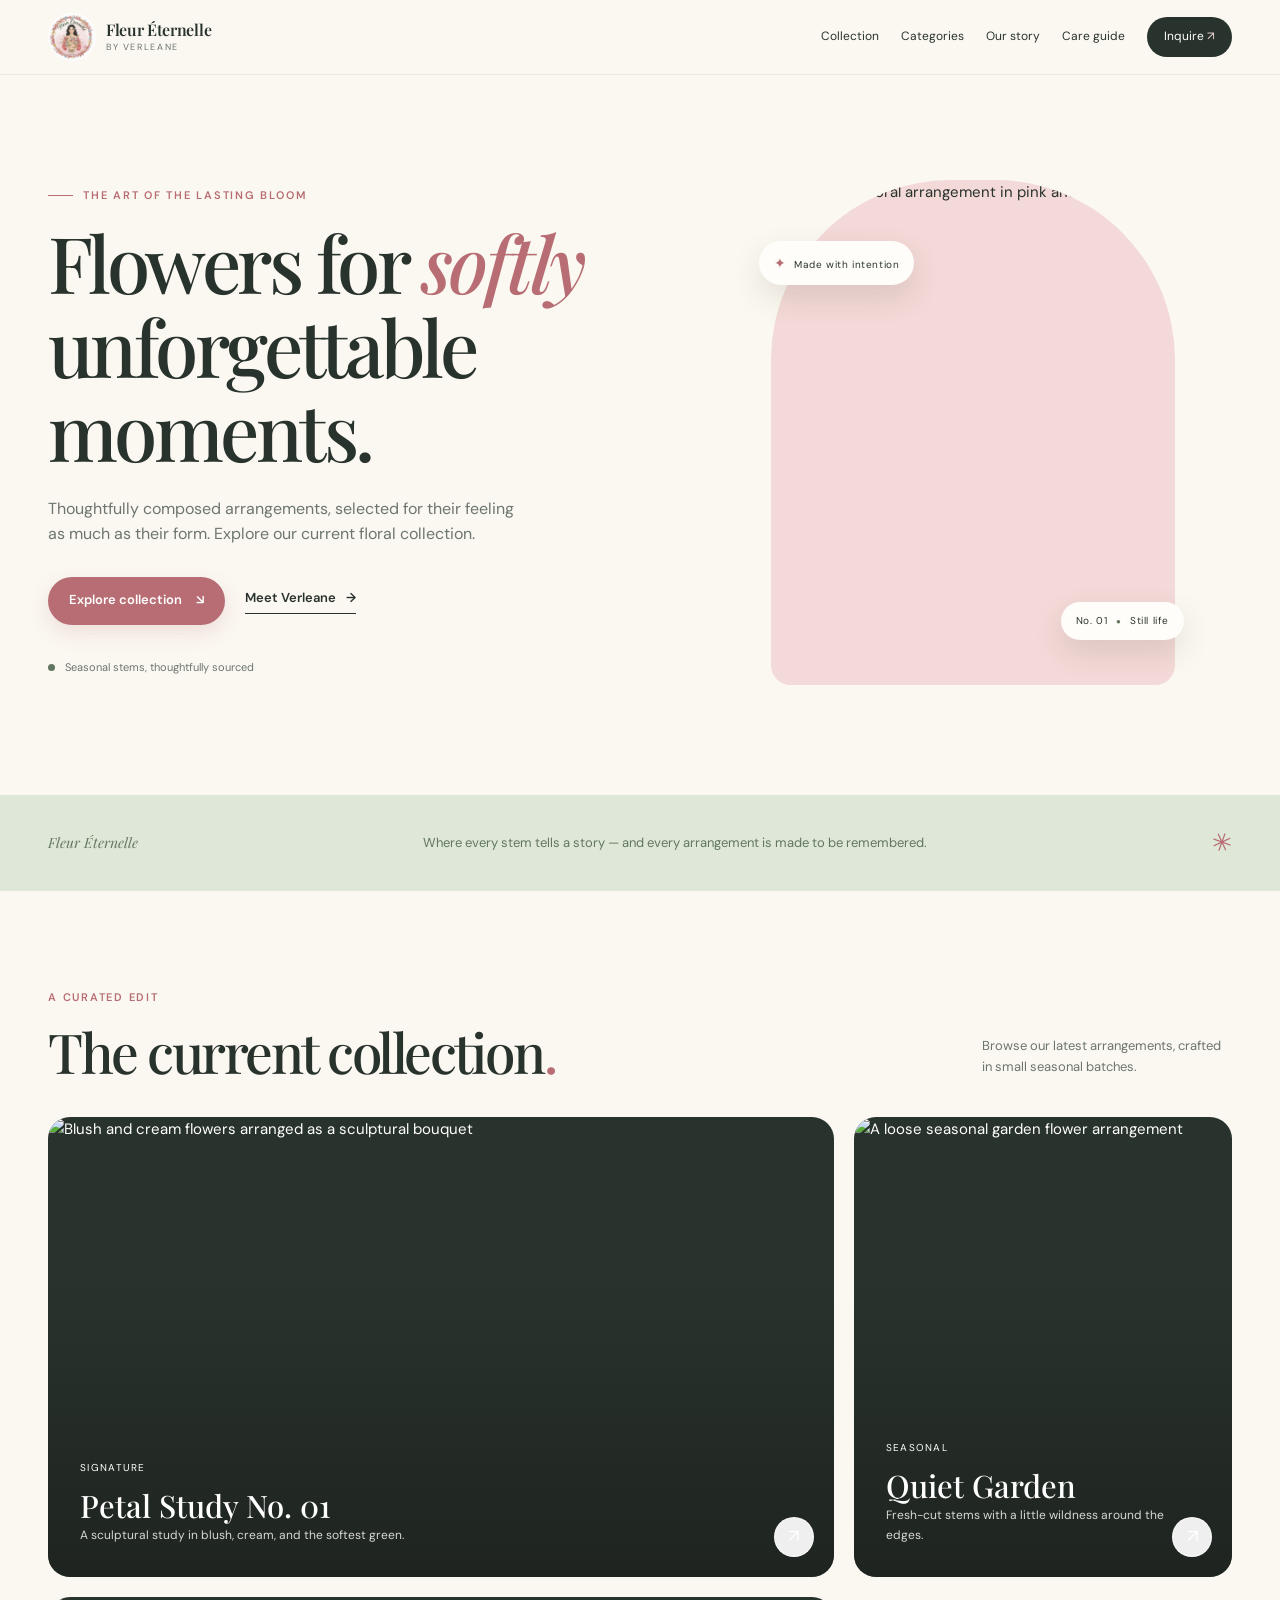
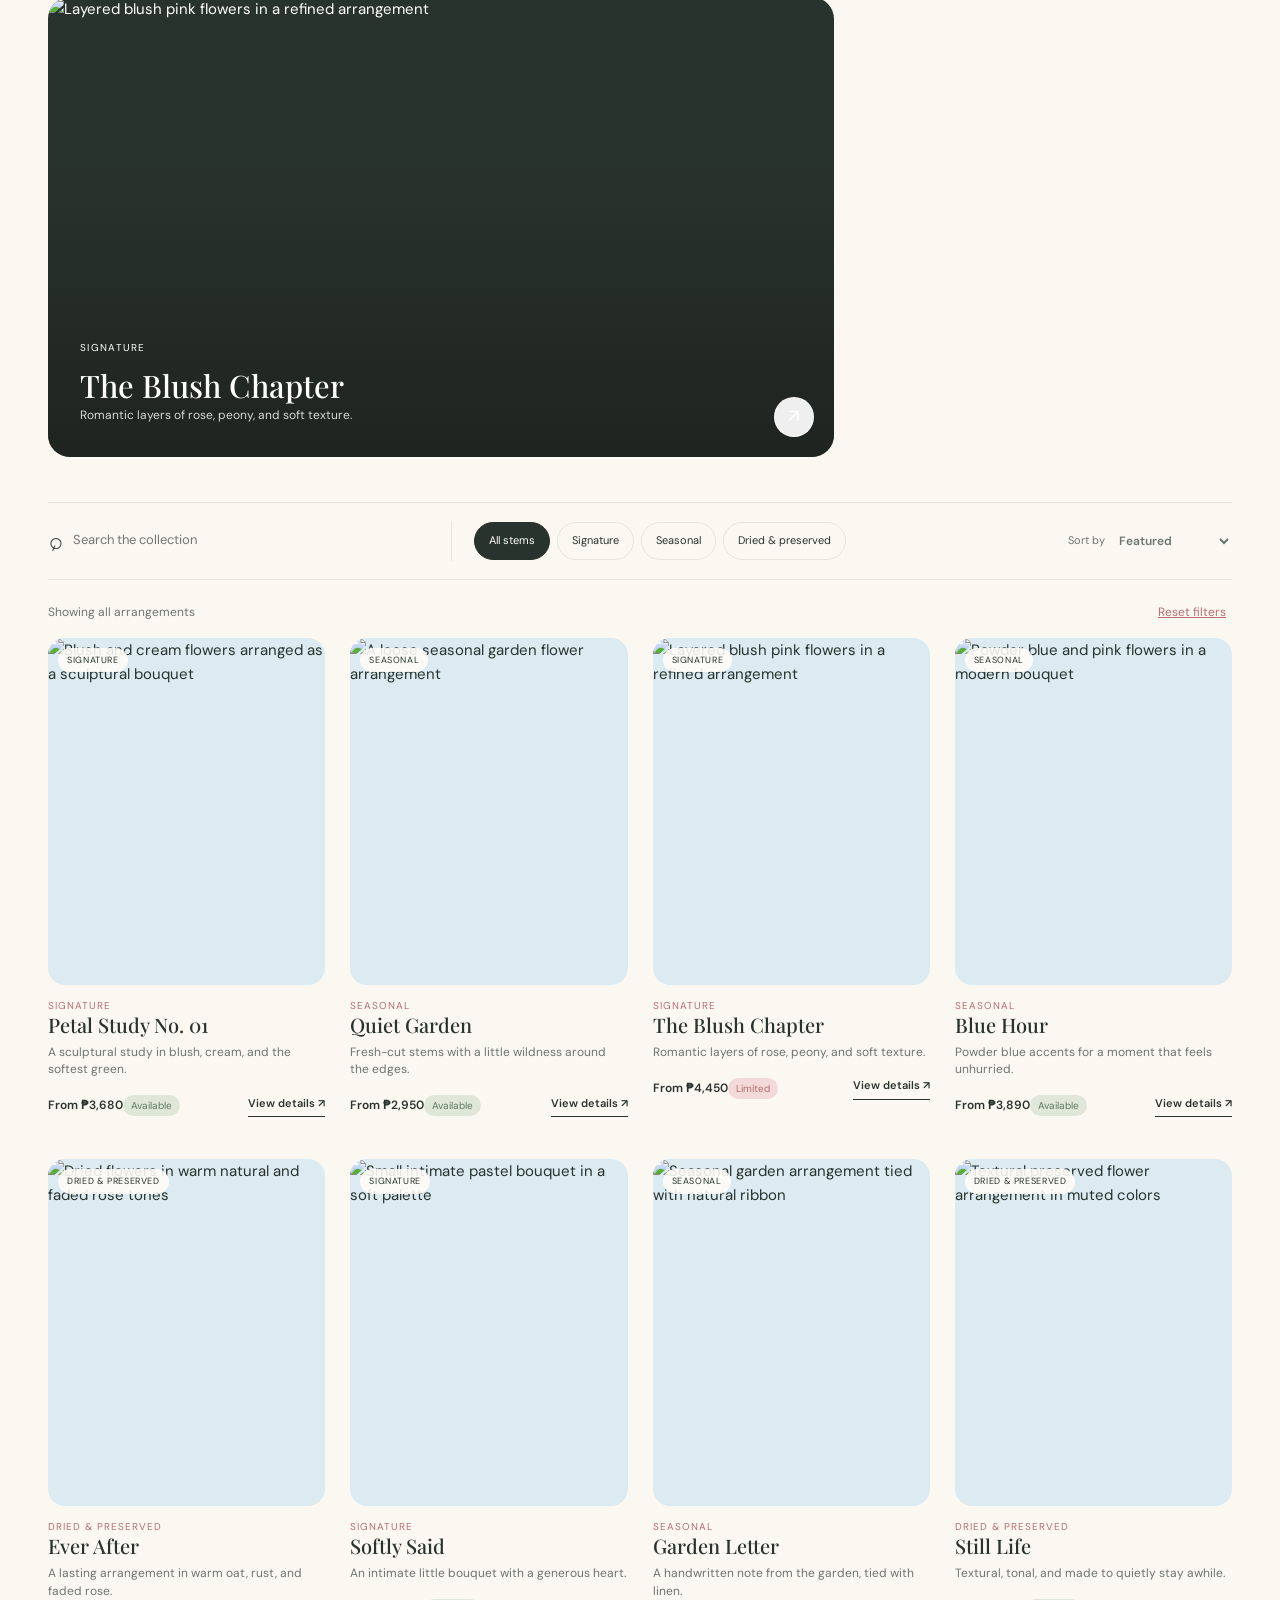
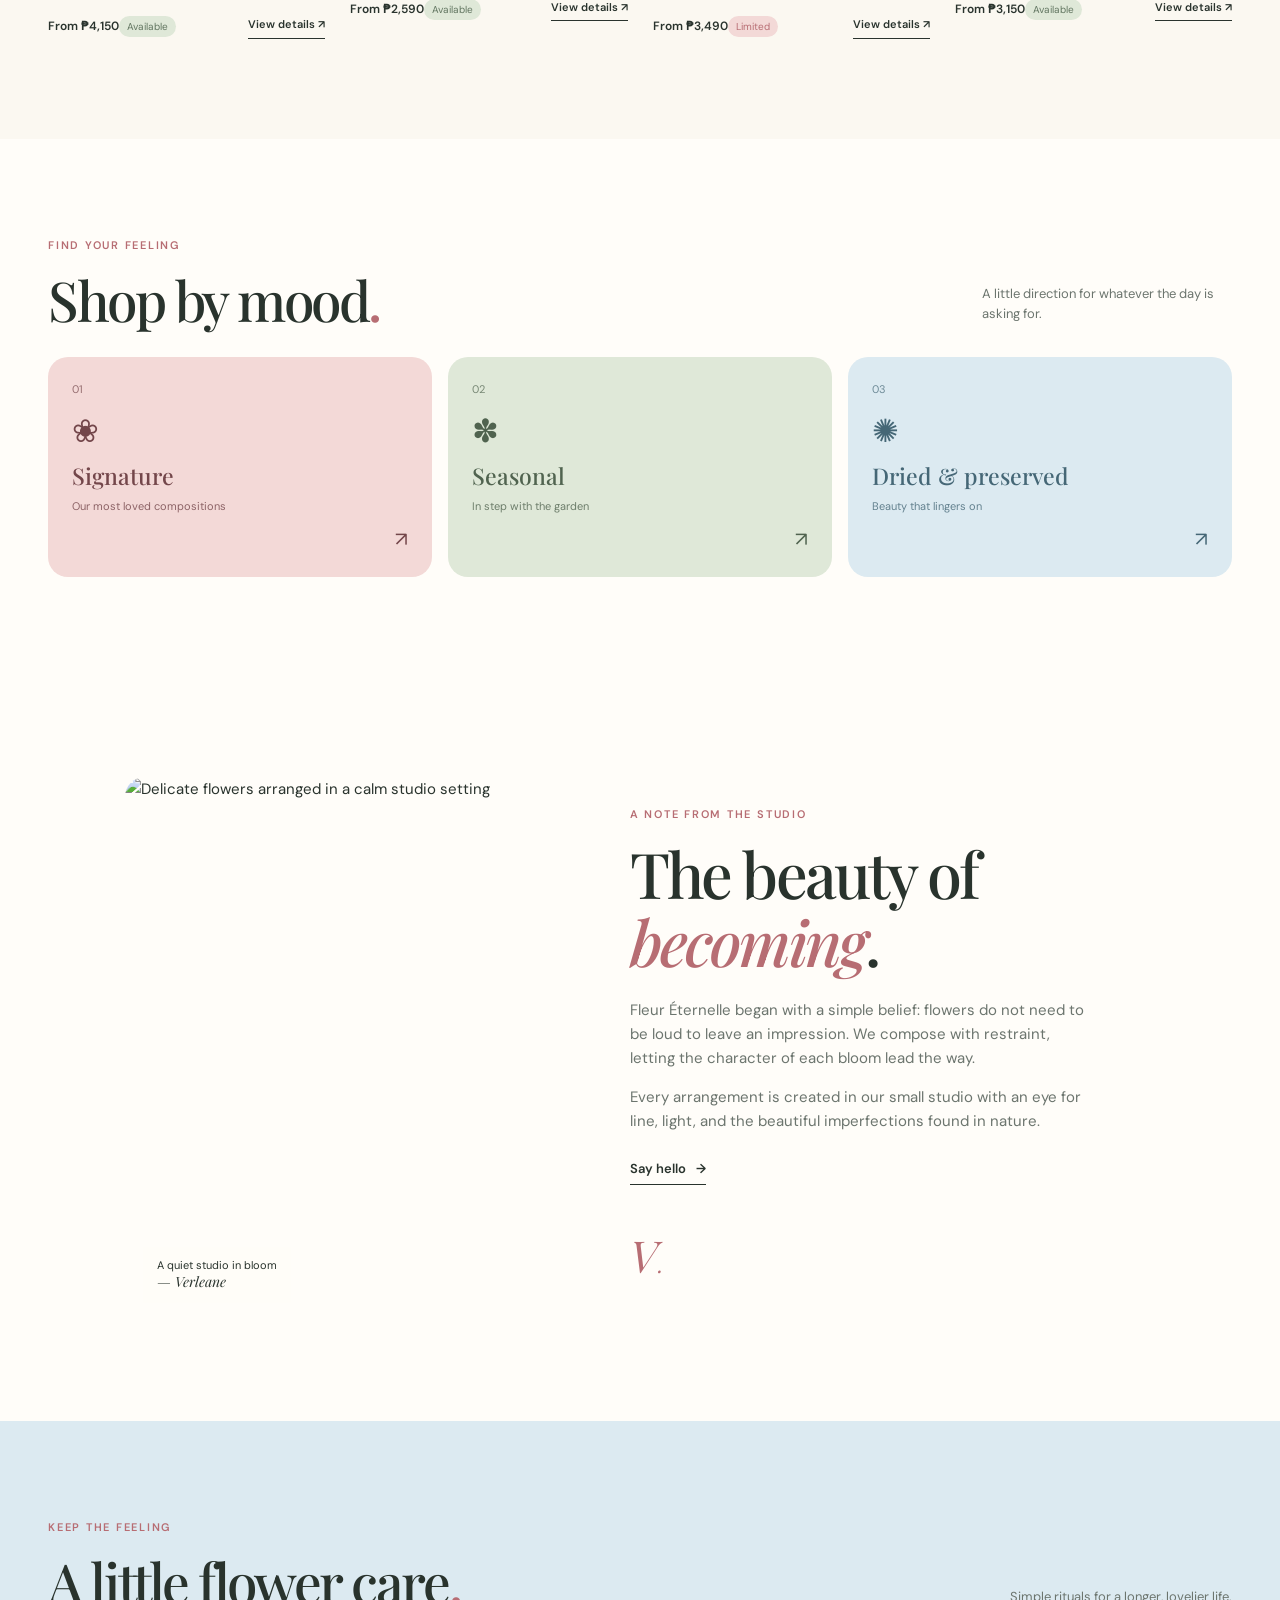
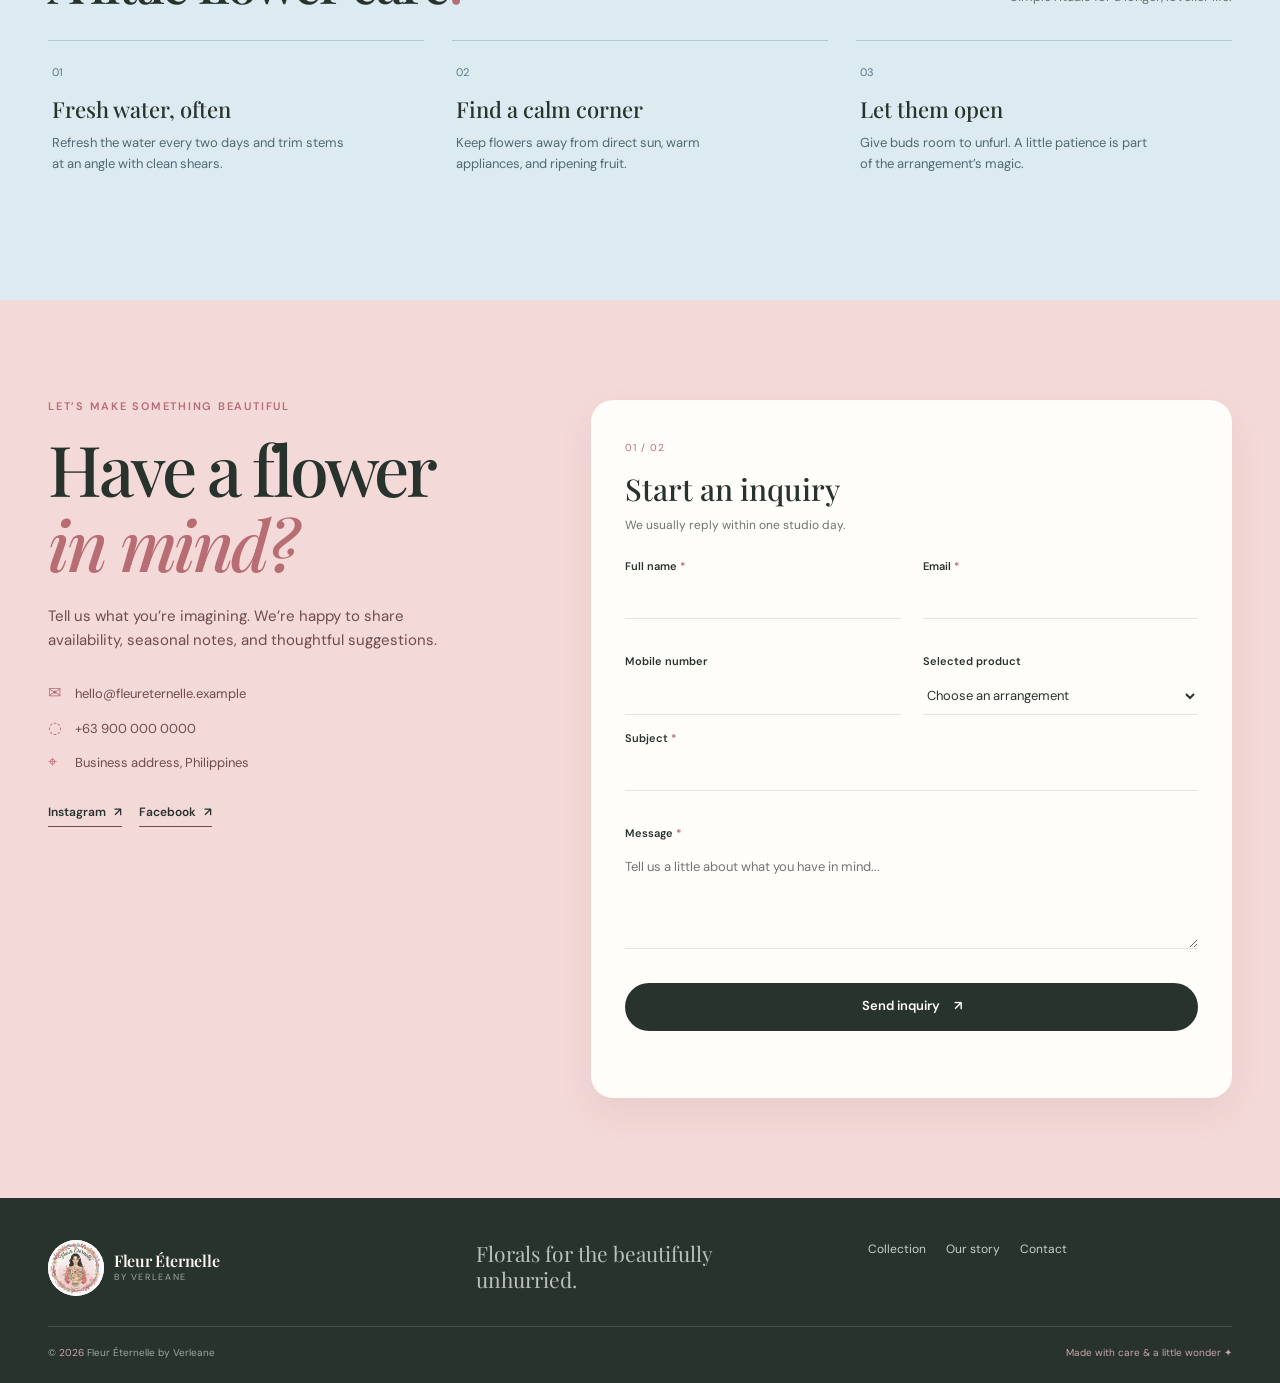
==== index.html @ 5cd672e5 "Initial commit" ====
<!doctype html>
<html lang="en">
<head>
  <meta charset="utf-8">
  <meta name="viewport" content="width=device-width, initial-scale=1">
  <meta name="description" content="Fleur Éternelle by Verleane — a curated floral collection for quiet, beautiful moments.">
  <title>Fleur Éternelle by Verleane</title>
  <link rel="preconnect" href="https://fonts.googleapis.com">
  <link rel="preconnect" href="https://fonts.gstatic.com" crossorigin>
  <link href="https://fonts.googleapis.com/css2?family=DM+Sans:wght@400;500;600&family=Playfair+Display:ital,wght@0,500;0,600;1,500&display=swap" rel="stylesheet">
  <link rel="icon" type="image/jpeg" href="assets/images/favicon.jpg">
  <link rel="stylesheet" href="css/style.css">
  <link rel="stylesheet" href="css/responsive.css">
</head>
<body>
  <a class="skip-link" href="#main-content">Skip to content</a>
  <header class="site-header" id="top">
    <div class="container nav-wrap">
      <a class="brand" href="#home" aria-label="Fleur Éternelle home">
        <img class="brand-logo" src="assets/images/fleur-eternelle-logo.jpg" alt="Fleur Éternelle by Verleane logo" width="56" height="56">
        <span class="brand-copy"><strong>Fleur Éternelle</strong><small>by Verleane</small></span>
      </a>
      <button class="menu-toggle" type="button" aria-expanded="false" aria-controls="site-nav" aria-label="Open navigation"><span></span><span></span><span></span></button>
      <nav class="site-nav" id="site-nav" aria-label="Primary navigation">
        <a href="#collection">Collection</a>
        <a href="#categories">Categories</a>
        <a href="#about">Our story</a>
        <a href="#care">Care guide</a>
        <a class="nav-cta" href="#contact">Inquire <span aria-hidden="true">↗</span></a>
      </nav>
    </div>
  </header>

  <main id="main-content">
    <section class="hero section-pad" id="home" aria-labelledby="hero-title">
      <div class="container hero-grid">
        <div class="hero-copy">
          <p class="eyebrow"><span class="eyebrow-line"></span> The art of the lasting bloom</p>
          <h1 id="hero-title">Flowers for <em>softly</em> unforgettable moments.</h1>
          <p class="hero-text">Thoughtfully composed arrangements, selected for their feeling as much as their form. Explore our current floral collection.</p>
          <div class="hero-actions"><a class="button button-primary" href="#collection">Explore collection <span aria-hidden="true">↘</span></a><a class="text-link" href="#about">Meet Verleane <span aria-hidden="true">→</span></a></div>
          <div class="hero-note"><span class="note-dot"></span><span>Seasonal stems, thoughtfully sourced</span></div>
        </div>
        <div class="hero-art">
          <div class="hero-image-wrap"><img src="https://plus.unsplash.com/premium_photo-1785583176854-064e96f85b50?fm=jpg&q=75&w=1200&auto=format&fit=crop" alt="Soft pastel floral arrangement in pink and cream tones" width="900" height="1100"></div>
          <div class="hero-tag tag-top"><span class="tag-spark">✦</span> Made with intention</div>
          <div class="hero-tag tag-bottom">No. 01 <span>●</span> Still life</div>
        </div>
      </div>
    </section>

    <section class="intro-strip" aria-label="Brand introduction">
      <div class="container intro-grid"><span class="intro-kicker">Fleur Éternelle</span><p>Where every stem tells a story — and every arrangement is made to be remembered.</p><span class="intro-seal" aria-hidden="true">✳</span></div>
    </section>

    <section class="section-pad collection-section" id="collection" aria-labelledby="collection-title">
      <div class="container">
        <div class="section-heading"><div><p class="eyebrow">A curated edit</p><h2 id="collection-title">The current collection<span class="heading-dot">.</span></h2></div><p class="section-aside">Browse our latest arrangements, crafted in small seasonal batches.</p></div>
        <div class="featured-grid" id="featured-products" aria-live="polite"></div>
        <div class="collection-toolbar" aria-label="Product search and filters">
          <div class="search-field"><span aria-hidden="true">⌕</span><label class="sr-only" for="product-search">Search flowers</label><input id="product-search" type="search" placeholder="Search the collection" autocomplete="off"></div>
          <div class="filter-pills" role="group" aria-label="Filter by category"><button class="filter-pill active" type="button" data-filter="all">All stems</button><button class="filter-pill" type="button" data-filter="signature">Signature</button><button class="filter-pill" type="button" data-filter="seasonal">Seasonal</button><button class="filter-pill" type="button" data-filter="dried">Dried &amp; preserved</button></div>
          <label class="sort-field" for="product-sort"><span>Sort by</span><select id="product-sort"><option value="featured">Featured</option><option value="name-asc">Name A–Z</option><option value="price-low">Price: low to high</option><option value="price-high">Price: high to low</option></select></label>
        </div>
        <div class="catalog-meta"><p id="result-count">Showing all arrangements</p><button class="reset-button" id="reset-filters" type="button">Reset filters</button></div>
        <div class="product-grid" id="product-grid" aria-live="polite"></div>
        <div class="empty-state" id="empty-state" hidden><span class="empty-icon" aria-hidden="true">✿</span><h3>No stems found</h3><p>Try a different search or reset your filters.</p></div>
      </div>
    </section>

    <section class="section-pad categories-section" id="categories" aria-labelledby="categories-title">
      <div class="container">
        <div class="section-heading compact"><div><p class="eyebrow">Find your feeling</p><h2 id="categories-title">Shop by mood<span class="heading-dot">.</span></h2></div><p class="section-aside">A little direction for whatever the day is asking for.</p></div>
        <div class="category-grid"><button class="category-card category-rose" type="button" data-category="signature"><span class="category-number">01</span><span class="category-icon" aria-hidden="true">❀</span><strong>Signature</strong><small>Our most loved compositions</small><span class="category-arrow" aria-hidden="true">↗</span></button><button class="category-card category-sage" type="button" data-category="seasonal"><span class="category-number">02</span><span class="category-icon" aria-hidden="true">✽</span><strong>Seasonal</strong><small>In step with the garden</small><span class="category-arrow" aria-hidden="true">↗</span></button><button class="category-card category-blue" type="button" data-category="dried"><span class="category-number">03</span><span class="category-icon" aria-hidden="true">✺</span><strong>Dried &amp; preserved</strong><small>Beauty that lingers on</small><span class="category-arrow" aria-hidden="true">↗</span></button></div>
      </div>
    </section>

    <section class="section-pad story-section" id="about" aria-labelledby="about-title">
      <div class="container story-grid"><div class="story-visual"><img src="https://plus.unsplash.com/premium_photo-1771601434140-c2499fe9c399?fm=jpg&q=75&w=900&auto=format&fit=crop" alt="Delicate flowers arranged in a calm studio setting" width="900" height="1050"><span class="story-caption">A quiet studio in bloom<br><em>— Verleane</em></span></div><div class="story-copy"><p class="eyebrow">A note from the studio</p><h2 id="about-title">The beauty of <em>becoming</em>.</h2><p>Fleur Éternelle began with a simple belief: flowers do not need to be loud to leave an impression. We compose with restraint, letting the character of each bloom lead the way.</p><p>Every arrangement is created in our small studio with an eye for line, light, and the beautiful imperfections found in nature.</p><a class="text-link" href="#contact">Say hello <span aria-hidden="true">→</span></a><div class="story-signature" aria-label="Verleane signature">V<span>.</span></div></div></div>
    </section>

    <section class="section-pad care-section" id="care" aria-labelledby="care-title">
      <div class="container"><div class="section-heading compact"><div><p class="eyebrow">Keep the feeling</p><h2 id="care-title">A little flower care<span class="heading-dot">.</span></h2></div><p class="section-aside">Simple rituals for a longer, lovelier life.</p></div><div class="care-grid"><article class="care-card"><span>01</span><h3>Fresh water, often</h3><p>Refresh the water every two days and trim stems at an angle with clean shears.</p></article><article class="care-card"><span>02</span><h3>Find a calm corner</h3><p>Keep flowers away from direct sun, warm appliances, and ripening fruit.</p></article><article class="care-card"><span>03</span><h3>Let them open</h3><p>Give buds room to unfurl. A little patience is part of the arrangement’s magic.</p></article></div></div>
    </section>

    <section class="section-pad contact-section" id="contact" aria-labelledby="contact-title">
      <div class="container contact-grid"><div class="contact-copy"><p class="eyebrow">Let’s make something beautiful</p><h2 id="contact-title">Have a flower<br><em>in mind?</em></h2><p>Tell us what you’re imagining. We’re happy to share availability, seasonal notes, and thoughtful suggestions.</p><div class="contact-details"><a href="mailto:hello@fleureternelle.example"><span aria-hidden="true">✉</span> hello@fleureternelle.example</a><a href="tel:+639000000000"><span aria-hidden="true">◌</span> +63 900 000 0000</a><p><span aria-hidden="true">⌖</span> Business address, Philippines</p></div><div class="social-links"><a href="https://instagram.com" target="_blank" rel="noreferrer">Instagram <span aria-hidden="true">↗</span></a><a href="https://facebook.com" target="_blank" rel="noreferrer">Facebook <span aria-hidden="true">↗</span></a></div></div><div class="inquiry-card"><div class="form-heading"><span class="form-index">01 / 02</span><h3>Start an inquiry</h3><p>We usually reply within one studio day.</p></div><form id="inquiry-form" novalidate><div class="form-row"><div class="form-field"><label for="full-name">Full name <span>*</span></label><input id="full-name" name="fullName" type="text" autocomplete="name" required><small class="field-error" data-error-for="full-name"></small></div><div class="form-field"><label for="email">Email <span>*</span></label><input id="email" name="email" type="email" autocomplete="email" required><small class="field-error" data-error-for="email"></small></div></div><div class="form-row"><div class="form-field"><label for="mobile">Mobile number</label><input id="mobile" name="mobile" type="tel" autocomplete="tel" inputmode="tel"></div><div class="form-field"><label for="selected-product">Selected product</label><select id="selected-product" name="selectedProduct"><option value="">Choose an arrangement</option></select></div></div><div class="form-field"><label for="subject">Subject <span>*</span></label><input id="subject" name="subject" type="text" required><small class="field-error" data-error-for="subject"></small></div><div class="form-field"><label for="message">Message <span>*</span></label><textarea id="message" name="message" rows="4" placeholder="Tell us a little about what you have in mind..." required></textarea><small class="field-error" data-error-for="message"></small></div><button class="button button-dark" type="submit">Send inquiry <span aria-hidden="true">↗</span></button><p class="form-status" id="form-status" role="status" aria-live="polite"></p></form></div></div>
    </section>
  </main>

  <footer class="site-footer"><div class="container footer-top"><a class="brand footer-brand" href="#home" aria-label="Fleur Éternelle home"><img class="brand-logo" src="assets/images/fleur-eternelle-logo.jpg" alt="Fleur Éternelle by Verleane logo" width="56" height="56"><span class="brand-copy"><strong>Fleur Éternelle</strong><small>by Verleane</small></span></a><p>Florals for the beautifully<br>unhurried.</p><div class="footer-nav"><a href="#collection">Collection</a><a href="#about">Our story</a><a href="#contact">Contact</a></div></div><div class="container footer-bottom"><span>© <span id="current-year"></span> Fleur Éternelle by Verleane</span><span>Made with care &amp; a little wonder <span aria-hidden="true">✦</span></span></div></footer>

  <button class="scroll-top" id="scroll-top" type="button" aria-label="Scroll to top">↑</button>
  <div class="modal-backdrop" id="product-modal" hidden><div class="product-modal" role="dialog" aria-modal="true" aria-labelledby="modal-title"><button class="modal-close" id="modal-close" type="button" aria-label="Close product details">×</button><div class="modal-image"><img id="modal-image" src="" alt=""></div><div class="modal-content"><p class="eyebrow" id="modal-category"></p><h2 id="modal-title"></h2><p class="modal-description" id="modal-description"></p><div class="modal-meta"><span id="modal-price"></span><span class="status-badge" id="modal-status"></span></div><div class="detail-list"><div><span>Composition</span><strong id="modal-composition"></strong></div><div><span>Care</span><strong id="modal-care"></strong></div></div><a class="button button-primary modal-inquire" href="#contact">Inquire about this arrangement <span aria-hidden="true">↗</span></a></div></div></div>
  <script src="js/products.js" defer></script><script src="js/script.js" defer></script>
</body>
</html>
---- css/style.css ----
:root{--ink:#29332d;--muted:#6c756e;--cream:#fbf8f1;--paper:#fffdf9;--rose:#f3d9d7;--rose-deep:#b76d73;--sage:#dfe8d8;--sage-deep:#627661;--blue:#dceaf1;--blue-deep:#58788a;--line:#e8e4da;--white:#fff;--shadow:0 20px 50px rgba(72,61,49,.1);--radius:22px;--sans:'DM Sans',Arial,sans-serif;--serif:'Playfair Display',Georgia,serif}*{box-sizing:border-box}html{scroll-behavior:smooth}body{margin:0;background:var(--cream);color:var(--ink);font-family:var(--sans);font-size:15px;line-height:1.6;overflow-x:hidden}img{display:block;max-width:100%;height:auto}a{color:inherit;text-decoration:none}button,input,select,textarea{font:inherit;color:inherit}button{cursor:pointer}button:focus-visible,a:focus-visible,input:focus-visible,select:focus-visible,textarea:focus-visible{outline:3px solid rgba(183,109,115,.35);outline-offset:3px}.container{width:min(100% - 40px,1180px);margin-inline:auto}.section-pad{padding:78px 0}.sr-only{position:absolute;width:1px;height:1px;padding:0;margin:-1px;overflow:hidden;clip:rect(0,0,0,0);white-space:nowrap;border:0}.skip-link{position:absolute;top:-100px;left:16px;background:var(--ink);color:var(--white);padding:10px 16px;z-index:100}.skip-link:focus{top:16px}.site-header{position:relative;z-index:20;background:rgba(251,248,241,.92);border-bottom:1px solid rgba(232,228,218,.75);backdrop-filter:blur(14px)}.nav-wrap{min-height:74px;display:flex;align-items:center;justify-content:space-between;gap:18px}.brand{display:flex;align-items:center;gap:10px}.brand-mark{position:relative;width:31px;height:31px;display:inline-block;transform:rotate(-12deg)}.brand-mark span{position:absolute;width:13px;height:22px;border-radius:100% 0 100% 0;background:var(--rose-deep);transform-origin:bottom center}.brand-mark span:nth-child(1){left:8px;top:0;transform:rotate(0)}.brand-mark span:nth-child(2){left:0;top:8px;transform:rotate(-52deg);background:var(--sage-deep)}.brand-mark span:nth-child(3){left:16px;top:8px;transform:rotate(52deg);background:var(--blue-deep)}.brand-copy{display:flex;flex-direction:column;line-height:1.05}.brand-copy strong{font-family:var(--serif);font-size:16px;font-weight:600;letter-spacing:-.02em}.brand-copy small{font-size:9px;letter-spacing:.18em;text-transform:uppercase;color:var(--muted);margin-top:4px}.menu-toggle{width:44px;height:44px;border:0;background:transparent;display:grid;place-content:center;gap:5px;padding:0}.menu-toggle span{display:block;width:22px;height:1px;background:var(--ink);transition:transform .2s,opacity .2s}.menu-toggle[aria-expanded=true] span:first-child{transform:translateY(6px) rotate(45deg)}.menu-toggle[aria-expanded=true] span:nth-child(2){opacity:0}.menu-toggle[aria-expanded=true] span:last-child{transform:translateY(-6px) rotate(-45deg)}.site-nav{display:none;position:absolute;inset:74px 0 auto;background:var(--paper);padding:20px;border-bottom:1px solid var(--line);box-shadow:var(--shadow)}.site-nav.is-open{display:flex;flex-direction:column;gap:4px}.site-nav a{padding:13px 12px;font-size:14px}.site-nav a:not(.nav-cta):hover{color:var(--rose-deep)}.nav-cta{background:var(--ink);color:var(--white);border-radius:999px;text-align:center;margin-top:8px}.nav-cta span{color:var(--rose)}.hero{padding-top:52px;padding-bottom:66px}.hero-grid{display:grid;gap:42px}.hero-copy{align-self:center}.eyebrow{display:flex;align-items:center;gap:10px;margin:0 0 18px;color:var(--rose-deep);font-size:11px;line-height:1.2;letter-spacing:.16em;text-transform:uppercase;font-weight:600}.eyebrow-line{width:25px;height:1px;background:var(--rose-deep)}h1,h2,h3,p{margin-top:0}h1,h2{font-family:var(--serif);font-weight:500;letter-spacing:-.045em;line-height:1.08}h1{font-size:clamp(43px,11vw,78px);max-width:680px;margin-bottom:23px}h1 em,h2 em{font-style:italic;color:var(--rose-deep)}.hero-text{max-width:470px;color:var(--muted);font-size:16px}.hero-actions{display:flex;align-items:center;gap:20px;flex-wrap:wrap;margin-top:30px}.button{display:inline-flex;align-items:center;justify-content:center;gap:14px;min-height:48px;padding:12px 20px;border:1px solid transparent;border-radius:999px;font-size:13px;font-weight:600;transition:transform .2s,background .2s,box-shadow .2s}.button:hover{transform:translateY(-2px)}.button-primary{background:var(--rose-deep);color:var(--white);box-shadow:0 8px 20px rgba(183,109,115,.18)}.button-primary:hover{background:#a65f66}.button-dark{background:var(--ink);color:var(--white);width:100%}.text-link{font-size:13px;font-weight:600;border-bottom:1px solid var(--ink);padding-bottom:4px}.text-link span{margin-left:7px}.hero-note{display:flex;align-items:center;gap:10px;color:var(--muted);font-size:11px;margin-top:34px}.note-dot{width:7px;height:7px;border-radius:50%;background:var(--sage-deep)}.hero-art{position:relative;max-width:500px;margin-inline:auto;width:100%}.hero-image-wrap{aspect-ratio:4/5;overflow:hidden;border-radius:180px 180px 20px 20px;background:var(--rose)}.hero-image-wrap img{width:100%;height:100%;object-fit:cover}.hero-tag{position:absolute;background:var(--paper);box-shadow:0 12px 30px rgba(72,61,49,.13);border-radius:999px;padding:11px 15px;font-size:10px;letter-spacing:.06em}.tag-top{top:12%;left:-12px}.tag-bottom{bottom:9%;right:-9px}.tag-spark{color:var(--rose-deep);font-size:14px;margin-right:4px}.tag-bottom span{color:var(--sage-deep);font-size:8px;margin:0 5px}.intro-strip{background:var(--sage);color:var(--sage-deep);padding:24px 0}.intro-grid{display:grid;grid-template-columns:auto 1fr auto;align-items:center;gap:18px}.intro-kicker{font-family:var(--serif);font-size:14px;font-style:italic;white-space:nowrap}.intro-grid p{margin:0;font-size:13px;text-align:center}.intro-seal{font-size:25px;transform:rotate(20deg);color:var(--rose-deep)}.section-heading{display:flex;justify-content:space-between;align-items:end;gap:30px;margin-bottom:35px}.section-heading.compact{margin-bottom:28px}.section-heading h2{font-size:clamp(34px,6vw,55px);margin:0}.heading-dot{color:var(--rose-deep)}.section-aside{max-width:250px;color:var(--muted);font-size:13px;margin:0 0 4px}.featured-grid{display:grid;gap:18px;margin-bottom:45px}.featured-card{position:relative;min-height:310px;overflow:hidden;border-radius:var(--radius);padding:25px;display:flex;align-items:end;color:var(--white);background:var(--ink)}.featured-card img{position:absolute;inset:0;width:100%;height:100%;object-fit:cover;transition:transform .5s}.featured-card:hover img{transform:scale(1.04)}.featured-card:after{content:'';position:absolute;inset:35% 0 0;background:linear-gradient(transparent,rgba(27,31,28,.76))}.featured-card-content{position:relative;z-index:1}.featured-card h3{font-family:var(--serif);font-size:26px;font-weight:500;line-height:1.1;margin:10px 0 4px}.featured-card p{margin:0;font-size:12px;color:rgba(255,255,255,.82)}.feature-label{font-size:10px;letter-spacing:.13em;text-transform:uppercase}.featured-card .view-circle{position:absolute;z-index:2;right:20px;bottom:20px;width:40px;height:40px;border:1px solid rgba(255,255,255,.7);border-radius:50%;display:grid;place-items:center;font-size:18px}.collection-toolbar{display:grid;gap:14px;border-top:1px solid var(--line);border-bottom:1px solid var(--line);padding:18px 0}.search-field{display:flex;align-items:center;gap:9px;border-bottom:1px solid var(--ink);padding:8px 0}.search-field span{font-size:24px;line-height:1;transform:rotate(-20deg)}.search-field input{border:0;background:transparent;outline:0;width:100%;font-size:13px}.filter-pills{display:flex;gap:7px;overflow-x:auto;padding-bottom:4px;scrollbar-width:none}.filter-pills::-webkit-scrollbar{display:none}.filter-pill{white-space:nowrap;border:1px solid var(--line);background:transparent;border-radius:999px;padding:9px 14px;font-size:11px}.filter-pill.active,.filter-pill:hover{background:var(--ink);border-color:var(--ink);color:var(--white)}.sort-field{display:flex;align-items:center;justify-content:space-between;gap:10px;font-size:11px;color:var(--muted)}.sort-field select{border:0;background:transparent;font-size:12px;font-weight:600;outline:0;cursor:pointer}.catalog-meta{display:flex;justify-content:space-between;align-items:center;margin:22px 0 15px;color:var(--muted);font-size:12px}.catalog-meta p{margin:0}.reset-button{border:0;background:transparent;color:var(--rose-deep);font-size:12px;text-decoration:underline}.product-grid{display:grid;grid-template-columns:repeat(2,minmax(0,1fr));gap:24px 13px}.product-card{min-width:0}.product-image-wrap{position:relative;aspect-ratio:4/5;background:var(--blue);border-radius:17px;overflow:hidden;margin-bottom:13px}.product-image-wrap img{height:100%;width:100%;object-fit:cover;transition:transform .4s}.product-card:hover img{transform:scale(1.04)}.product-badge{position:absolute;top:10px;left:10px;padding:5px 9px;border-radius:999px;background:rgba(255,253,249,.88);font-size:9px;letter-spacing:.07em;text-transform:uppercase}.product-card h3{font-family:var(--serif);font-size:20px;line-height:1.12;font-weight:500;margin:0 0 4px}.product-category{font-size:10px;letter-spacing:.1em;text-transform:uppercase;color:var(--rose-deep)}.product-card-description{font-size:12px;color:var(--muted);margin:8px 0 12px;line-height:1.45}.product-bottom{display:flex;align-items:center;justify-content:space-between;gap:10px}.product-price{font-size:12px;font-weight:600}.view-details{background:transparent;border:0;border-bottom:1px solid var(--ink);font-size:11px;font-weight:600;padding:4px 0}.status-badge{font-size:10px;color:var(--sage-deep);background:var(--sage);border-radius:999px;padding:4px 8px}.status-badge.unavailable{color:var(--rose-deep);background:var(--rose)}.empty-state{text-align:center;padding:55px 20px}.empty-icon{font-size:30px;color:var(--rose-deep)}.empty-state h3{font-family:var(--serif);font-size:25px;font-weight:500;margin:8px 0}.empty-state p{color:var(--muted);font-size:13px}.categories-section{background:var(--paper)}.category-grid{display:grid;gap:12px}.category-card{position:relative;text-align:left;border:0;border-radius:20px;padding:24px;min-height:180px;display:flex;flex-direction:column;align-items:flex-start;transition:transform .2s,box-shadow .2s}.category-card:hover{transform:translateY(-4px);box-shadow:var(--shadow)}.category-rose{background:var(--rose);color:#73464a}.category-sage{background:var(--sage);color:#50634f}.category-blue{background:var(--blue);color:#456776}.category-number{font-size:11px;opacity:.72}.category-icon{font-size:32px;line-height:1;margin:16px 0 11px}.category-card strong{font-family:var(--serif);font-size:23px;font-weight:500}.category-card small{font-size:11px;opacity:.8;margin-top:3px}.category-arrow{position:absolute;right:24px;bottom:22px;font-size:20px}.story-section{background:var(--paper)}.story-grid{display:grid;gap:42px}.story-visual{position:relative;max-width:500px}.story-visual img{width:100%;aspect-ratio:4/5;object-fit:cover;border-radius:20px}.story-caption{position:absolute;bottom:18px;left:18px;background:rgba(255,253,249,.9);padding:11px 14px;font-size:11px;line-height:1.35}.story-caption em{font-family:var(--serif);font-size:14px}.story-copy{align-self:center;max-width:520px}.story-copy h2{font-size:clamp(40px,7vw,63px);margin:0 0 23px}.story-copy>p:not(.eyebrow){color:var(--muted);font-size:15px;max-width:460px}.story-copy .text-link{display:inline-block;margin-top:11px}.story-signature{font-family:var(--serif);font-style:italic;font-size:44px;color:var(--rose-deep);margin-top:35px}.story-signature span{font-size:22px}.care-section{background:var(--blue)}.care-grid{display:grid;gap:12px}.care-card{border-top:1px solid rgba(88,120,138,.3);padding:18px 4px 8px}.care-card span{font-size:11px;color:var(--blue-deep)}.care-card h3{font-family:var(--serif);font-size:22px;font-weight:500;margin:9px 0 6px}.care-card p{font-size:13px;max-width:300px;color:#526a74;margin:0}.contact-section{background:var(--rose)}.contact-grid{display:grid;gap:40px}.contact-copy h2{font-size:clamp(44px,9vw,70px);margin:0 0 22px}.contact-copy>p:not(.eyebrow){max-width:400px;color:#704b50}.contact-details{display:grid;gap:9px;margin:28px 0;color:#704b50;font-size:13px}.contact-details a,.contact-details p{margin:0}.contact-details span{display:inline-block;width:24px;color:var(--rose-deep);font-size:16px}.social-links{display:flex;gap:17px;flex-wrap:wrap}.social-links a{font-size:12px;font-weight:600;border-bottom:1px solid #704b50;padding-bottom:4px}.social-links span{margin-left:5px}.inquiry-card{background:var(--paper);border-radius:22px;padding:24px;box-shadow:0 15px 35px rgba(115,70,74,.08)}.form-index{font-size:10px;color:var(--rose-deep);letter-spacing:.1em}.form-heading h3{font-family:var(--serif);font-size:30px;font-weight:500;margin:7px 0 3px}.form-heading p{font-size:12px;color:var(--muted);margin:0 0 23px}.form-row{display:grid;gap:16px}.form-field{display:grid;gap:6px;margin-bottom:15px}.form-field label{font-size:11px;font-weight:600}.form-field label span{color:var(--rose-deep)}.form-field input,.form-field select,.form-field textarea{width:100%;border:0;border-bottom:1px solid var(--line);background:transparent;padding:8px 0;border-radius:0;outline:0;font-size:13px;resize:vertical}.form-field textarea{min-height:75px}.form-field input:focus,.form-field select:focus,.form-field textarea:focus{border-color:var(--rose-deep)}.field-error{color:var(--rose-deep);font-size:10px;min-height:13px}.form-status{min-height:20px;color:var(--sage-deep);font-size:12px;margin:13px 0 0}.site-footer{background:var(--ink);color:var(--cream);padding:42px 0 22px}.footer-top{display:grid;gap:28px}.footer-brand .brand-copy strong{color:var(--cream)}.footer-brand .brand-copy small{color:#9ea89f}.footer-brand .brand-mark span:nth-child(1){background:var(--rose)}.footer-brand .brand-mark span:nth-child(2){background:#9eb39b}.footer-brand .brand-mark span:nth-child(3){background:#a9c8d6}.footer-top>p{color:#b8c0b9;font-family:var(--serif);font-size:18px;line-height:1.25;margin:0}.footer-nav{display:flex;gap:20px;flex-wrap:wrap}.footer-nav a{font-size:12px;color:#c9d0c9}.footer-nav a:hover{color:var(--rose)}.footer-bottom{border-top:1px solid rgba(255,253,249,.15);margin-top:30px;padding-top:18px;display:flex;justify-content:space-between;gap:14px;flex-wrap:wrap;color:#9ea89f;font-size:10px}.footer-bottom span:last-child{color:#c8a7a9}.scroll-top{position:fixed;right:18px;bottom:18px;width:44px;height:44px;border:1px solid var(--line);border-radius:50%;background:var(--paper);color:var(--ink);font-size:20px;box-shadow:var(--shadow);opacity:0;pointer-events:none;transform:translateY(10px);transition:.25s;z-index:15}.scroll-top.is-visible{opacity:1;pointer-events:auto;transform:translateY(0)}.modal-backdrop{position:fixed;inset:0;z-index:50;background:rgba(41,51,45,.5);padding:16px;display:grid;place-items:center;overflow-y:auto}.modal-backdrop[hidden]{display:none}.product-modal{position:relative;width:min(100%,800px);background:var(--paper);border-radius:24px;overflow:hidden;display:grid;max-height:calc(100vh - 32px);overflow-y:auto}.modal-close{position:absolute;z-index:2;right:13px;top:13px;border:0;background:rgba(255,253,249,.88);width:38px;height:38px;border-radius:50%;font-size:25px;line-height:1}.modal-image{min-height:260px;background:var(--rose)}.modal-image img{width:100%;height:100%;min-height:260px;object-fit:cover}.modal-content{padding:25px}.modal-content h2{font-size:38px;margin:0 0 12px}.modal-content .eyebrow{margin-bottom:12px}.modal-description{color:var(--muted);font-size:14px}.modal-meta{display:flex;align-items:center;gap:13px;margin:18px 0}.modal-meta #modal-price{font-size:14px;font-weight:600}.detail-list{border-top:1px solid var(--line);border-bottom:1px solid var(--line);margin:20px 0}.detail-list div{display:flex;justify-content:space-between;gap:20px;padding:12px 0;font-size:11px}.detail-list div+div{border-top:1px solid var(--line)}.detail-list span{color:var(--muted)}.detail-list strong{font-weight:500;text-align:right}.modal-inquire{width:100%}@media (prefers-reduced-motion:reduce){*{scroll-behavior:auto!important;transition:none!important}}
.brand-logo{width:48px;height:48px;object-fit:contain;border-radius:50%;background:var(--paper);flex:0 0 auto}
.footer-brand .brand-logo{width:56px;height:56px}
.modal-open{overflow:hidden}
.form-status.is-error{color:var(--rose-deep)}
.form-status.is-success{color:var(--sage-deep)}
@media (max-width:380px){.brand-copy strong{font-size:14px}.brand-logo{width:42px;height:42px}.container{width:min(100% - 28px,1180px)}.product-grid{grid-template-columns:1fr}}
---- css/responsive.css ----
@media (min-width:600px){
  .container{width:min(100% - 64px,1180px)}
  .section-pad{padding:100px 0}
  .hero{padding-top:74px}
  .hero-grid{grid-template-columns:1fr .9fr;align-items:center;gap:50px}
  .hero-art{width:90%}
  .featured-grid{grid-template-columns:1.22fr .78fr}
  .featured-card,.featured-card:nth-child(2){min-height:380px}
  .collection-toolbar{grid-template-columns:1.2fr 1.7fr auto;align-items:center;gap:22px}
  .search-field{border-bottom:0;border-right:1px solid var(--line);padding-right:20px}
  .filter-pills{padding:0}
  .sort-field{justify-content:flex-end}
  .product-grid{grid-template-columns:repeat(3,minmax(0,1fr));gap:34px 20px}
  .category-grid{grid-template-columns:repeat(3,1fr);gap:16px}
  .category-card{min-height:220px}
  .story-grid{grid-template-columns:.85fr 1fr;gap:70px;align-items:center}
  .story-visual{width:85%;justify-self:end}
  .care-grid{grid-template-columns:repeat(3,1fr);gap:28px}
  .care-card{min-height:160px}
  .contact-grid{grid-template-columns:.85fr 1.15fr;gap:70px;align-items:start}
  .inquiry-card{padding:34px}
  .form-row{grid-template-columns:repeat(2,1fr);gap:22px}
  .footer-top{grid-template-columns:1.3fr 1fr 1fr;align-items:start}
  .product-modal{grid-template-columns:.9fr 1.1fr}
  .modal-image,.modal-image img{min-height:460px}
  .modal-content{padding:42px 36px}
  .modal-content h2{font-size:46px}
}

@media (min-width:900px){
  .menu-toggle{display:none}
  .site-nav{display:flex;position:static;align-items:center;gap:22px;background:transparent;padding:0;border:0;box-shadow:none}
  .site-nav a{padding:8px 0;font-size:12px}
  .nav-cta{margin:0;padding:10px 17px!important}
  .hero{padding-top:105px;padding-bottom:110px}
  .intro-strip{padding:28px 0}
  .featured-grid{grid-template-columns:1.35fr .65fr;gap:20px}
  .featured-card,.featured-card:nth-child(2){min-height:460px}
  .featured-card{padding:32px}
  .product-grid{grid-template-columns:repeat(4,minmax(0,1fr))}
  .story-copy{padding-right:25px}
  .footer-top{grid-template-columns:1.1fr 1fr 1fr}
  .footer-top>p{font-size:21px}
}

@media (min-width:1200px){
  .container{width:min(100% - 96px,1240px)}
  .hero-grid{gap:90px}
  .hero-art{width:78%}
  .featured-card h3{font-size:31px}
  .product-grid{gap:42px 25px}
}
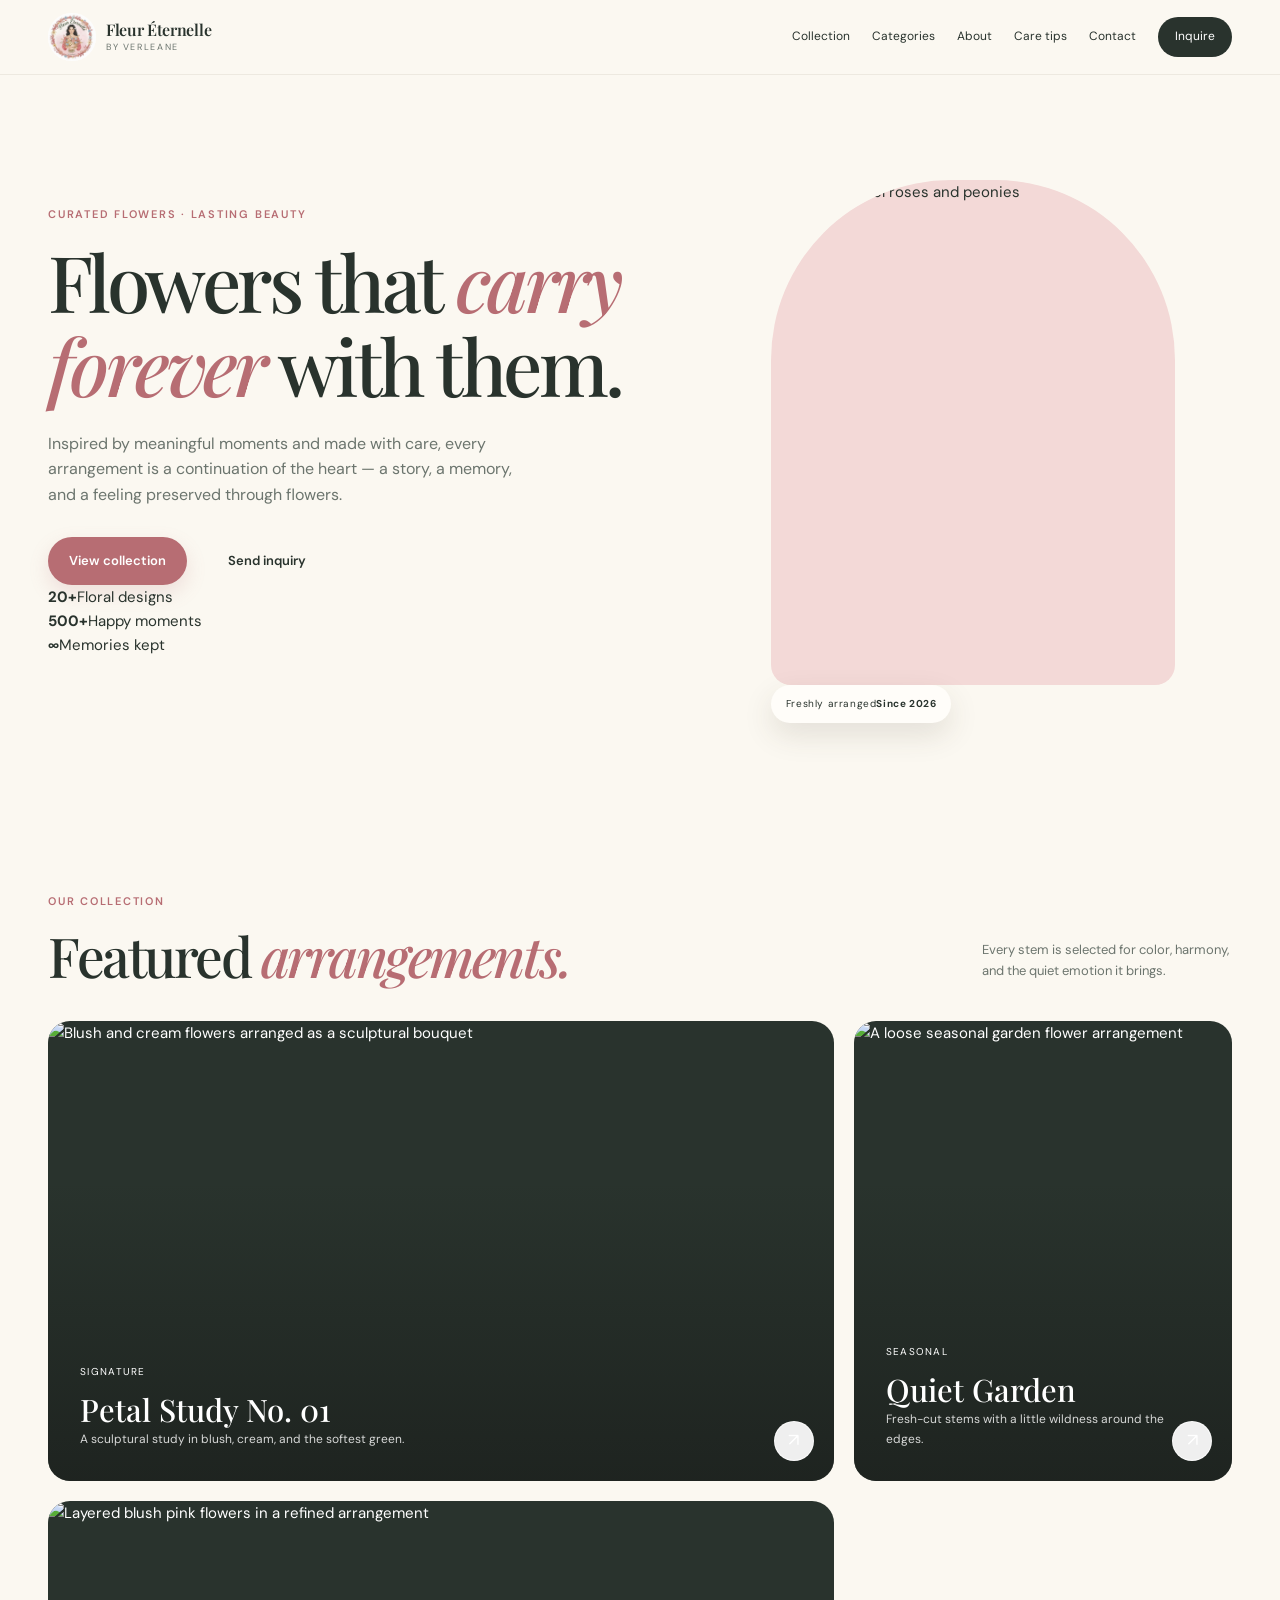
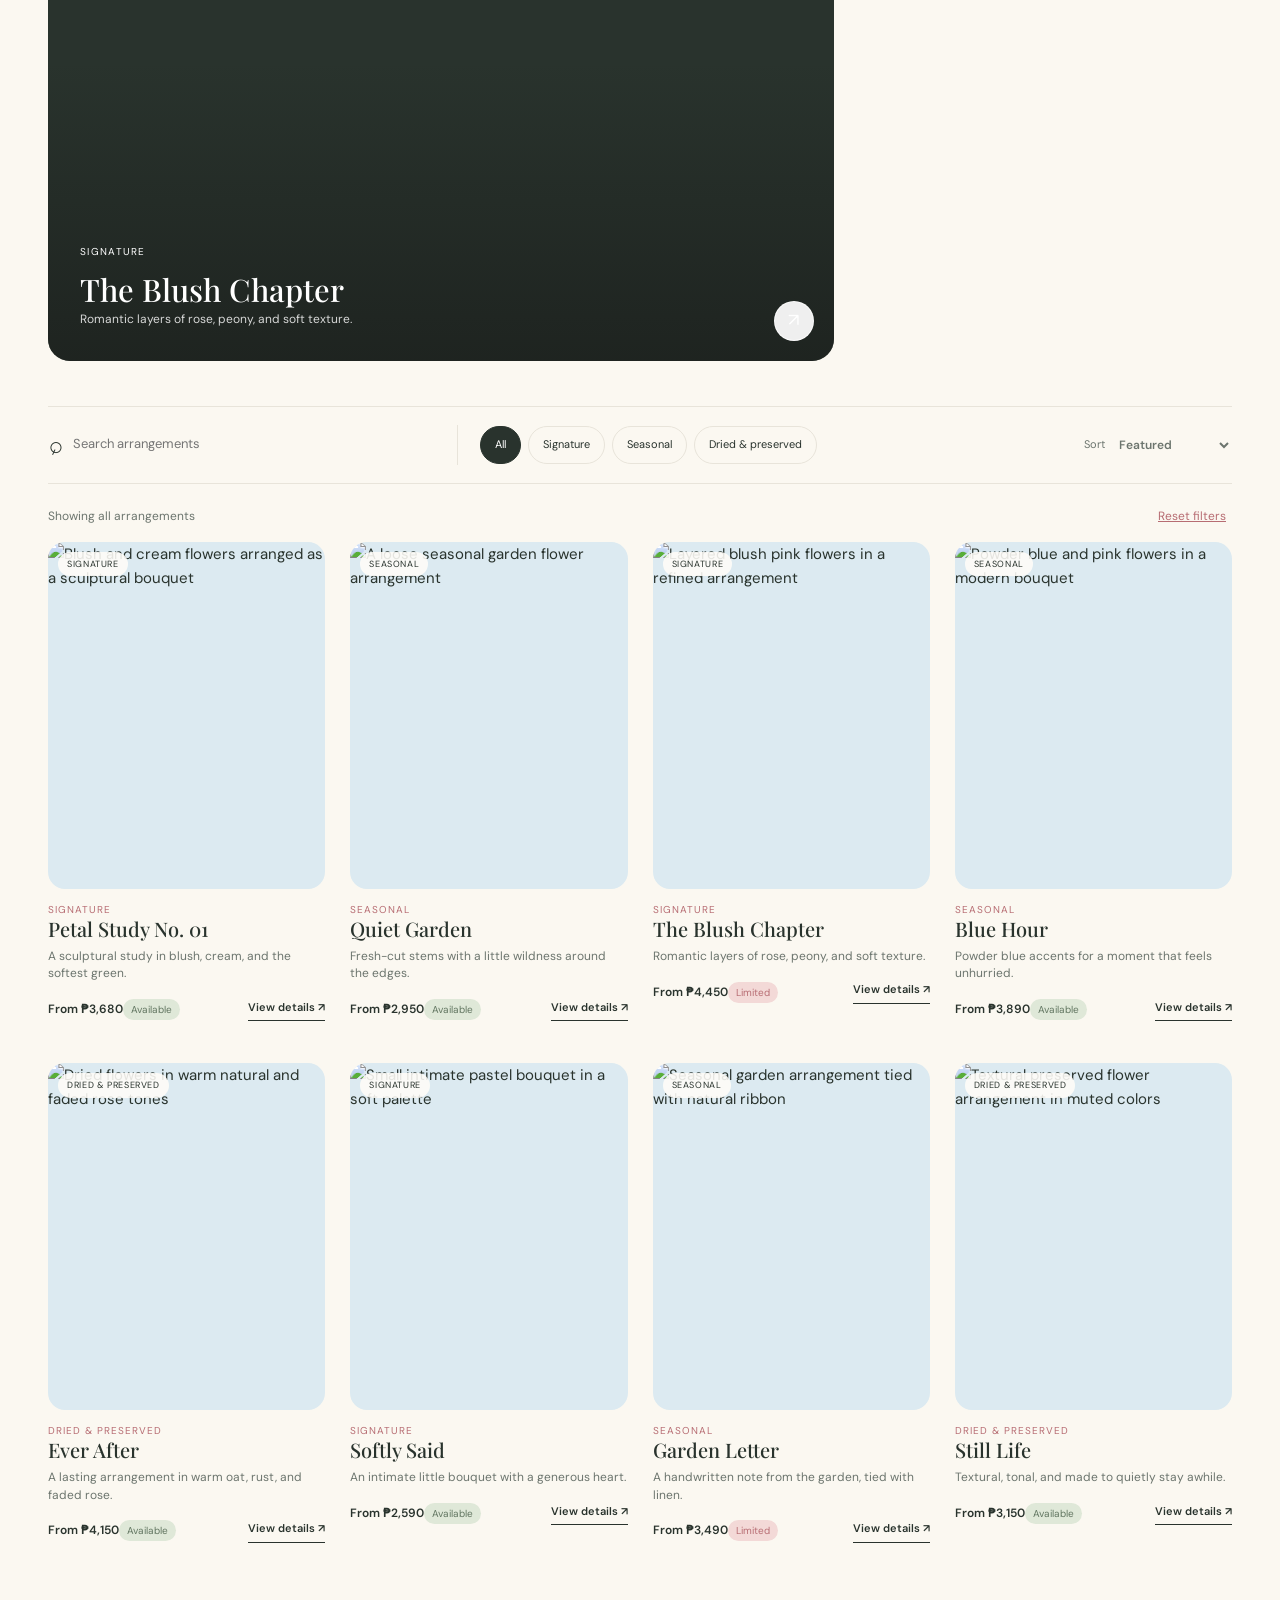
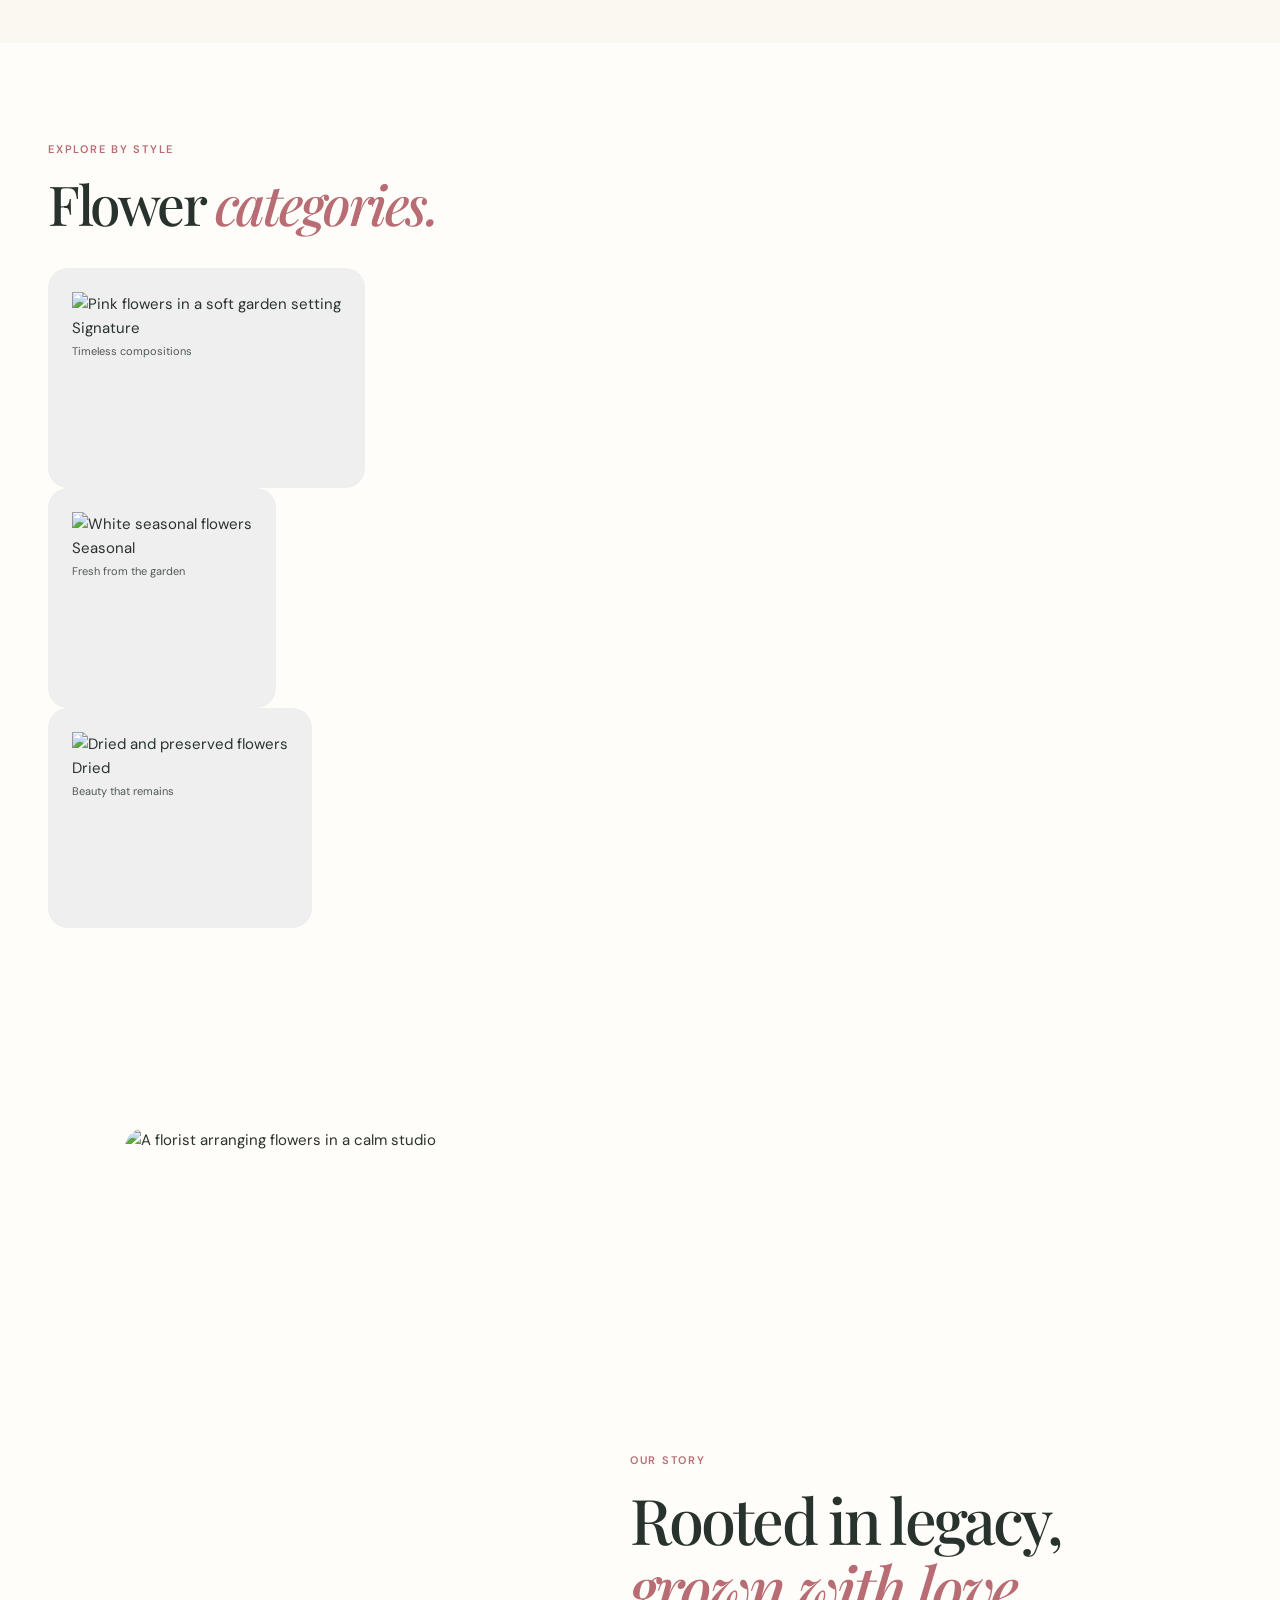
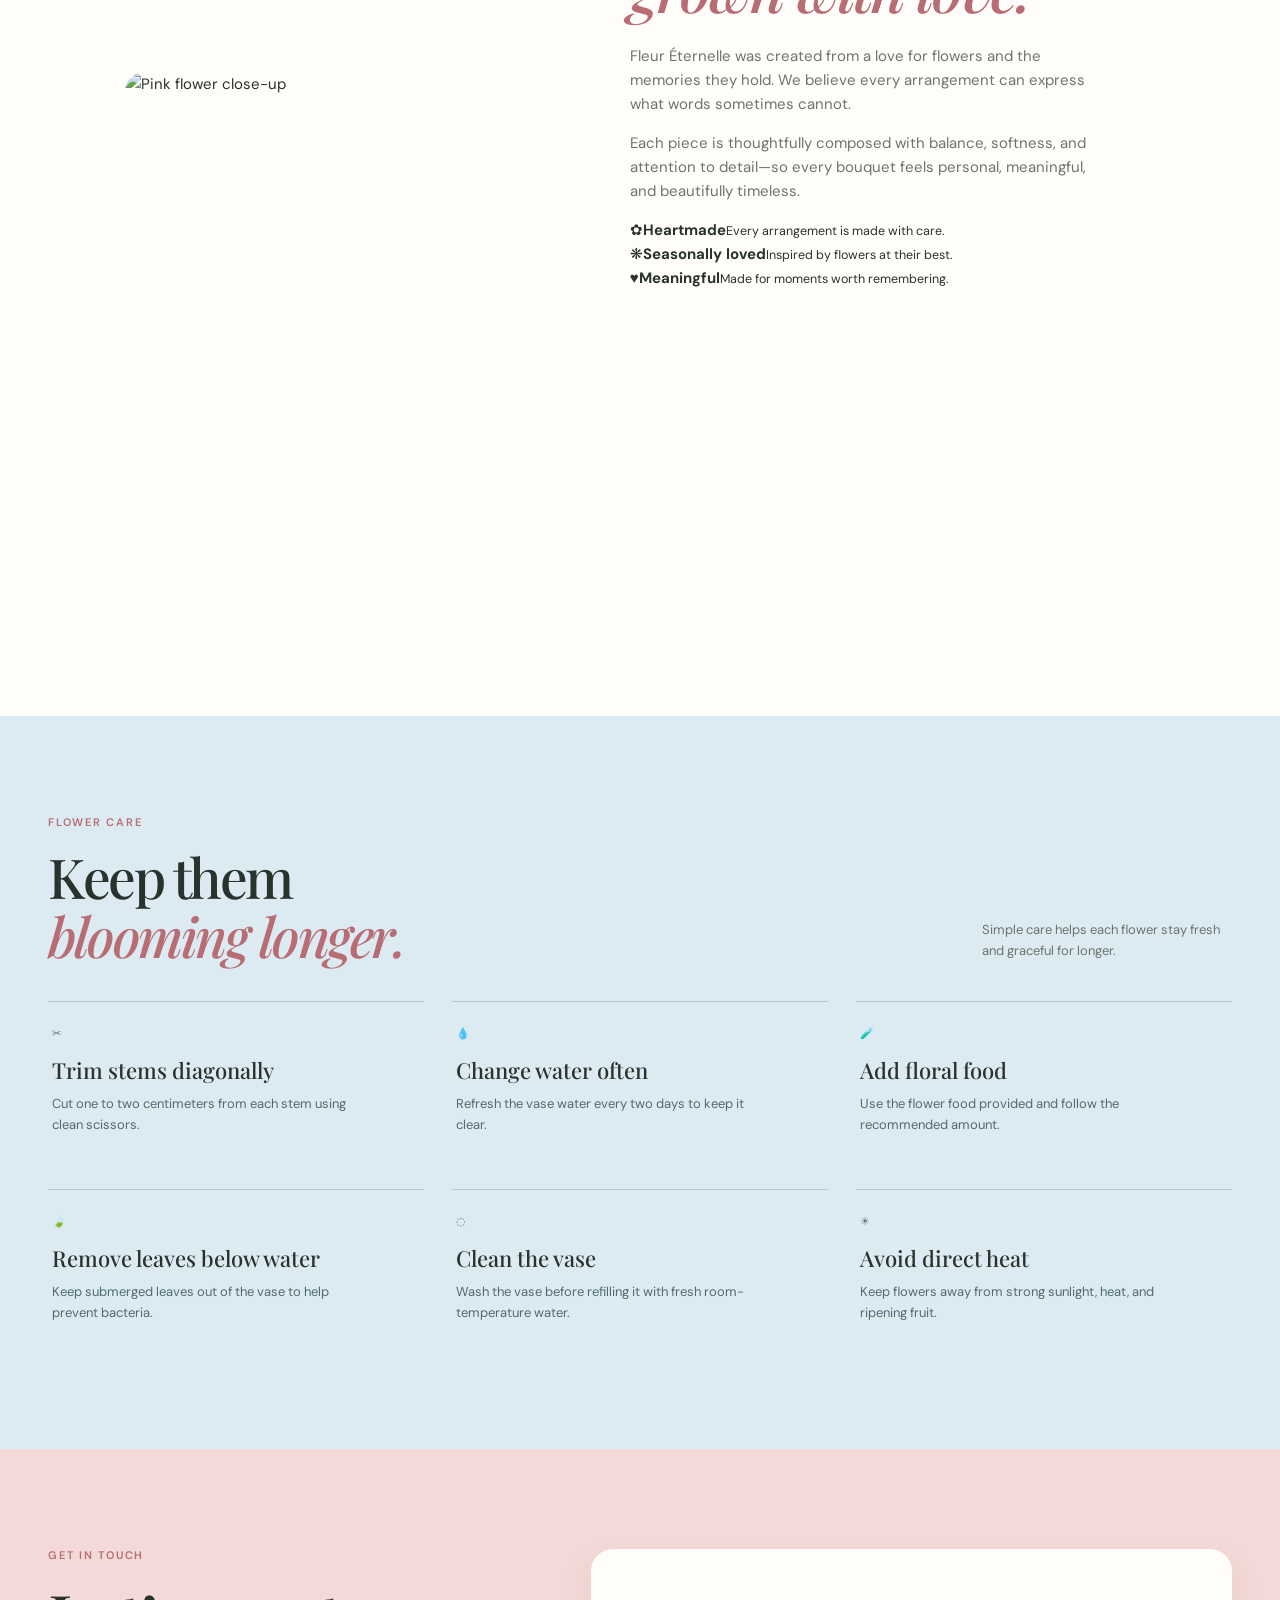
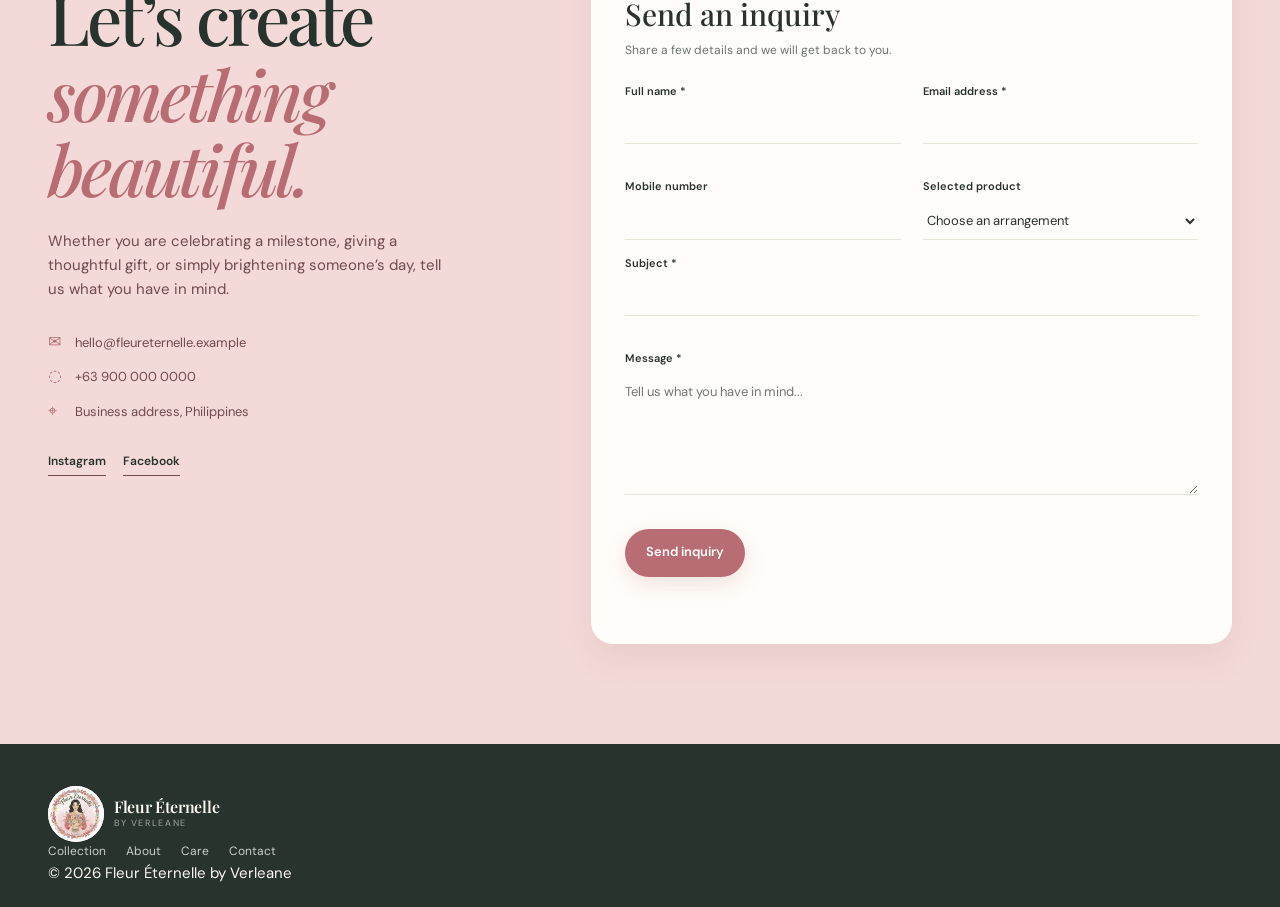
==== commit bb174f79: "Redesign landing page with editorial floral layout" ====
--- a/index.html
+++ b/index.html
@@ -3,95 +3,185 @@
 <head>
   <meta charset="utf-8">
   <meta name="viewport" content="width=device-width, initial-scale=1">
-  <meta name="description" content="Fleur Éternelle by Verleane — a curated floral collection for quiet, beautiful moments.">
+  <meta name="description" content="Fleur Éternelle by Verleane — timeless flowers for meaningful moments.">
   <title>Fleur Éternelle by Verleane</title>
   <link rel="preconnect" href="https://fonts.googleapis.com">
   <link rel="preconnect" href="https://fonts.gstatic.com" crossorigin>
-  <link href="https://fonts.googleapis.com/css2?family=DM+Sans:wght@400;500;600&family=Playfair+Display:ital,wght@0,500;0,600;1,500&display=swap" rel="stylesheet">
+  <link href="https://fonts.googleapis.com/css2?family=DM+Sans:wght@400;500;600&family=Italiana&family=Playfair+Display:ital,wght@0,500;0,600;1,500&display=swap" rel="stylesheet">
   <link rel="icon" type="image/jpeg" href="assets/images/favicon.jpg">
   <link rel="stylesheet" href="css/style.css">
   <link rel="stylesheet" href="css/responsive.css">
 </head>
 <body>
   <a class="skip-link" href="#main-content">Skip to content</a>
+
   <header class="site-header" id="top">
     <div class="container nav-wrap">
       <a class="brand" href="#home" aria-label="Fleur Éternelle home">
-        <img class="brand-logo" src="assets/images/fleur-eternelle-logo.jpg" alt="Fleur Éternelle by Verleane logo" width="56" height="56">
+        <img class="brand-logo" src="assets/images/fleur-eternelle-logo.jpg" alt="Fleur Éternelle by Verleane logo" width="48" height="48">
         <span class="brand-copy"><strong>Fleur Éternelle</strong><small>by Verleane</small></span>
       </a>
       <button class="menu-toggle" type="button" aria-expanded="false" aria-controls="site-nav" aria-label="Open navigation"><span></span><span></span><span></span></button>
       <nav class="site-nav" id="site-nav" aria-label="Primary navigation">
         <a href="#collection">Collection</a>
         <a href="#categories">Categories</a>
-        <a href="#about">Our story</a>
-        <a href="#care">Care guide</a>
-        <a class="nav-cta" href="#contact">Inquire <span aria-hidden="true">↗</span></a>
+        <a href="#about">About</a>
+        <a href="#care">Care tips</a>
+        <a href="#contact">Contact</a>
+        <a class="nav-cta" href="#contact">Inquire</a>
       </nav>
     </div>
   </header>
 
   <main id="main-content">
-    <section class="hero section-pad" id="home" aria-labelledby="hero-title">
+    <section class="hero" id="home" aria-labelledby="hero-title">
       <div class="container hero-grid">
         <div class="hero-copy">
-          <p class="eyebrow"><span class="eyebrow-line"></span> The art of the lasting bloom</p>
-          <h1 id="hero-title">Flowers for <em>softly</em> unforgettable moments.</h1>
-          <p class="hero-text">Thoughtfully composed arrangements, selected for their feeling as much as their form. Explore our current floral collection.</p>
-          <div class="hero-actions"><a class="button button-primary" href="#collection">Explore collection <span aria-hidden="true">↘</span></a><a class="text-link" href="#about">Meet Verleane <span aria-hidden="true">→</span></a></div>
-          <div class="hero-note"><span class="note-dot"></span><span>Seasonal stems, thoughtfully sourced</span></div>
+          <p class="eyebrow">Curated flowers · lasting beauty</p>
+          <h1 id="hero-title">Flowers that <em>carry forever</em> with them.</h1>
+          <p class="hero-text">Inspired by meaningful moments and made with care, every arrangement is a continuation of the heart — a story, a memory, and a feeling preserved through flowers.</p>
+          <div class="hero-actions">
+            <a class="button button-primary" href="#collection">View collection</a>
+            <a class="button button-ghost" href="#contact">Send inquiry</a>
+          </div>
+          <div class="hero-stats" aria-label="Business highlights">
+            <div><strong>20+</strong><span>Floral designs</span></div>
+            <div><strong>500+</strong><span>Happy moments</span></div>
+            <div><strong>∞</strong><span>Memories kept</span></div>
+          </div>
         </div>
         <div class="hero-art">
-          <div class="hero-image-wrap"><img src="https://plus.unsplash.com/premium_photo-1785583176854-064e96f85b50?fm=jpg&q=75&w=1200&auto=format&fit=crop" alt="Soft pastel floral arrangement in pink and cream tones" width="900" height="1100"></div>
-          <div class="hero-tag tag-top"><span class="tag-spark">✦</span> Made with intention</div>
-          <div class="hero-tag tag-bottom">No. 01 <span>●</span> Still life</div>
+          <div class="hero-outline" aria-hidden="true"></div>
+          <div class="hero-image-wrap"><img src="https://images.unsplash.com/photo-1561181286-d3fee7d55364?auto=format&fit=crop&w=1100&q=85" alt="Elegant pastel roses and peonies" width="900" height="1050"></div>
+          <div class="hero-tag"><span>Freshly arranged</span><strong>Since 2026</strong></div>
         </div>
       </div>
     </section>
 
-    <section class="intro-strip" aria-label="Brand introduction">
-      <div class="container intro-grid"><span class="intro-kicker">Fleur Éternelle</span><p>Where every stem tells a story — and every arrangement is made to be remembered.</p><span class="intro-seal" aria-hidden="true">✳</span></div>
-    </section>
-
     <section class="section-pad collection-section" id="collection" aria-labelledby="collection-title">
       <div class="container">
-        <div class="section-heading"><div><p class="eyebrow">A curated edit</p><h2 id="collection-title">The current collection<span class="heading-dot">.</span></h2></div><p class="section-aside">Browse our latest arrangements, crafted in small seasonal batches.</p></div>
+        <div class="section-heading split-heading">
+          <div><p class="eyebrow">Our collection</p><h2 id="collection-title">Featured <em>arrangements.</em></h2></div>
+          <p class="section-aside">Every stem is selected for color, harmony, and the quiet emotion it brings.</p>
+        </div>
+
         <div class="featured-grid" id="featured-products" aria-live="polite"></div>
+
         <div class="collection-toolbar" aria-label="Product search and filters">
-          <div class="search-field"><span aria-hidden="true">⌕</span><label class="sr-only" for="product-search">Search flowers</label><input id="product-search" type="search" placeholder="Search the collection" autocomplete="off"></div>
-          <div class="filter-pills" role="group" aria-label="Filter by category"><button class="filter-pill active" type="button" data-filter="all">All stems</button><button class="filter-pill" type="button" data-filter="signature">Signature</button><button class="filter-pill" type="button" data-filter="seasonal">Seasonal</button><button class="filter-pill" type="button" data-filter="dried">Dried &amp; preserved</button></div>
-          <label class="sort-field" for="product-sort"><span>Sort by</span><select id="product-sort"><option value="featured">Featured</option><option value="name-asc">Name A–Z</option><option value="price-low">Price: low to high</option><option value="price-high">Price: high to low</option></select></label>
+          <div class="search-field"><span aria-hidden="true">⌕</span><label class="sr-only" for="product-search">Search flowers</label><input id="product-search" type="search" placeholder="Search arrangements" autocomplete="off"></div>
+          <div class="filter-pills" role="group" aria-label="Filter by category">
+            <button class="filter-pill active" type="button" data-filter="all">All</button>
+            <button class="filter-pill" type="button" data-filter="signature">Signature</button>
+            <button class="filter-pill" type="button" data-filter="seasonal">Seasonal</button>
+            <button class="filter-pill" type="button" data-filter="dried">Dried &amp; preserved</button>
+          </div>
+          <label class="sort-field" for="product-sort"><span>Sort</span><select id="product-sort"><option value="featured">Featured</option><option value="name-asc">Name A–Z</option><option value="price-low">Price: low to high</option><option value="price-high">Price: high to low</option></select></label>
         </div>
+
         <div class="catalog-meta"><p id="result-count">Showing all arrangements</p><button class="reset-button" id="reset-filters" type="button">Reset filters</button></div>
         <div class="product-grid" id="product-grid" aria-live="polite"></div>
-        <div class="empty-state" id="empty-state" hidden><span class="empty-icon" aria-hidden="true">✿</span><h3>No stems found</h3><p>Try a different search or reset your filters.</p></div>
+        <div class="empty-state" id="empty-state" hidden><span aria-hidden="true">✿</span><h3>No flowers found</h3><p>Try a different keyword or reset the filters.</p></div>
       </div>
     </section>
 
     <section class="section-pad categories-section" id="categories" aria-labelledby="categories-title">
       <div class="container">
-        <div class="section-heading compact"><div><p class="eyebrow">Find your feeling</p><h2 id="categories-title">Shop by mood<span class="heading-dot">.</span></h2></div><p class="section-aside">A little direction for whatever the day is asking for.</p></div>
-        <div class="category-grid"><button class="category-card category-rose" type="button" data-category="signature"><span class="category-number">01</span><span class="category-icon" aria-hidden="true">❀</span><strong>Signature</strong><small>Our most loved compositions</small><span class="category-arrow" aria-hidden="true">↗</span></button><button class="category-card category-sage" type="button" data-category="seasonal"><span class="category-number">02</span><span class="category-icon" aria-hidden="true">✽</span><strong>Seasonal</strong><small>In step with the garden</small><span class="category-arrow" aria-hidden="true">↗</span></button><button class="category-card category-blue" type="button" data-category="dried"><span class="category-number">03</span><span class="category-icon" aria-hidden="true">✺</span><strong>Dried &amp; preserved</strong><small>Beauty that lingers on</small><span class="category-arrow" aria-hidden="true">↗</span></button></div>
+        <div class="section-heading"><div><p class="eyebrow">Explore by style</p><h2 id="categories-title">Flower <em>categories.</em></h2></div></div>
+        <div class="category-mosaic">
+          <button class="category-card category-card-large" type="button" data-category="signature"><img src="https://images.unsplash.com/photo-1490750967868-88aa4486c946?auto=format&fit=crop&w=1100&q=82" alt="Pink flowers in a soft garden setting"><span>Signature</span><small>Timeless compositions</small></button>
+          <button class="category-card" type="button" data-category="seasonal"><img src="https://images.unsplash.com/photo-1523438885200-e635ba2c371e?auto=format&fit=crop&w=800&q=82" alt="White seasonal flowers"><span>Seasonal</span><small>Fresh from the garden</small></button>
+          <button class="category-card" type="button" data-category="dried"><img src="https://images.unsplash.com/photo-1507501336603-6e31db2be093?auto=format&fit=crop&w=800&q=82" alt="Dried and preserved flowers"><span>Dried</span><small>Beauty that remains</small></button>
+        </div>
       </div>
     </section>
 
     <section class="section-pad story-section" id="about" aria-labelledby="about-title">
-      <div class="container story-grid"><div class="story-visual"><img src="https://plus.unsplash.com/premium_photo-1771601434140-c2499fe9c399?fm=jpg&q=75&w=900&auto=format&fit=crop" alt="Delicate flowers arranged in a calm studio setting" width="900" height="1050"><span class="story-caption">A quiet studio in bloom<br><em>— Verleane</em></span></div><div class="story-copy"><p class="eyebrow">A note from the studio</p><h2 id="about-title">The beauty of <em>becoming</em>.</h2><p>Fleur Éternelle began with a simple belief: flowers do not need to be loud to leave an impression. We compose with restraint, letting the character of each bloom lead the way.</p><p>Every arrangement is created in our small studio with an eye for line, light, and the beautiful imperfections found in nature.</p><a class="text-link" href="#contact">Say hello <span aria-hidden="true">→</span></a><div class="story-signature" aria-label="Verleane signature">V<span>.</span></div></div></div>
+      <div class="container story-grid">
+        <div class="story-visual">
+          <div class="story-base"></div>
+          <img class="story-main-image" src="https://images.unsplash.com/photo-1526047932273-341f2a7631f9?auto=format&fit=crop&w=900&q=82" alt="A florist arranging flowers in a calm studio" width="760" height="900">
+          <img class="story-accent-image" src="https://images.unsplash.com/photo-1497250681960-ef046c08a56e?auto=format&fit=crop&w=500&q=82" alt="Pink flower close-up" width="320" height="360">
+        </div>
+        <div class="story-copy">
+          <p class="eyebrow">Our story</p>
+          <h2 id="about-title">Rooted in legacy,<br><em>grown with love.</em></h2>
+          <p>Fleur Éternelle was created from a love for flowers and the memories they hold. We believe every arrangement can express what words sometimes cannot.</p>
+          <p>Each piece is thoughtfully composed with balance, softness, and attention to detail—so every bouquet feels personal, meaningful, and beautifully timeless.</p>
+          <div class="brand-values">
+            <div><span>✿</span><strong>Heartmade</strong><small>Every arrangement is made with care.</small></div>
+            <div><span>❋</span><strong>Seasonally loved</strong><small>Inspired by flowers at their best.</small></div>
+            <div><span>♥</span><strong>Meaningful</strong><small>Made for moments worth remembering.</small></div>
+          </div>
+        </div>
+      </div>
     </section>
 
     <section class="section-pad care-section" id="care" aria-labelledby="care-title">
-      <div class="container"><div class="section-heading compact"><div><p class="eyebrow">Keep the feeling</p><h2 id="care-title">A little flower care<span class="heading-dot">.</span></h2></div><p class="section-aside">Simple rituals for a longer, lovelier life.</p></div><div class="care-grid"><article class="care-card"><span>01</span><h3>Fresh water, often</h3><p>Refresh the water every two days and trim stems at an angle with clean shears.</p></article><article class="care-card"><span>02</span><h3>Find a calm corner</h3><p>Keep flowers away from direct sun, warm appliances, and ripening fruit.</p></article><article class="care-card"><span>03</span><h3>Let them open</h3><p>Give buds room to unfurl. A little patience is part of the arrangement’s magic.</p></article></div></div>
+      <div class="container">
+        <div class="section-heading split-heading"><div><p class="eyebrow">Flower care</p><h2 id="care-title">Keep them<br><em>blooming longer.</em></h2></div><p class="section-aside">Simple care helps each flower stay fresh and graceful for longer.</p></div>
+        <div class="care-grid">
+          <article class="care-card"><span>✂</span><h3>Trim stems diagonally</h3><p>Cut one to two centimeters from each stem using clean scissors.</p></article>
+          <article class="care-card"><span>💧</span><h3>Change water often</h3><p>Refresh the vase water every two days to keep it clear.</p></article>
+          <article class="care-card"><span>🧪</span><h3>Add floral food</h3><p>Use the flower food provided and follow the recommended amount.</p></article>
+          <article class="care-card"><span>🍃</span><h3>Remove leaves below water</h3><p>Keep submerged leaves out of the vase to help prevent bacteria.</p></article>
+          <article class="care-card"><span>◌</span><h3>Clean the vase</h3><p>Wash the vase before refilling it with fresh room-temperature water.</p></article>
+          <article class="care-card"><span>☀</span><h3>Avoid direct heat</h3><p>Keep flowers away from strong sunlight, heat, and ripening fruit.</p></article>
+        </div>
+      </div>
     </section>
 
     <section class="section-pad contact-section" id="contact" aria-labelledby="contact-title">
-      <div class="container contact-grid"><div class="contact-copy"><p class="eyebrow">Let’s make something beautiful</p><h2 id="contact-title">Have a flower<br><em>in mind?</em></h2><p>Tell us what you’re imagining. We’re happy to share availability, seasonal notes, and thoughtful suggestions.</p><div class="contact-details"><a href="mailto:hello@fleureternelle.example"><span aria-hidden="true">✉</span> hello@fleureternelle.example</a><a href="tel:+639000000000"><span aria-hidden="true">◌</span> +63 900 000 0000</a><p><span aria-hidden="true">⌖</span> Business address, Philippines</p></div><div class="social-links"><a href="https://instagram.com" target="_blank" rel="noreferrer">Instagram <span aria-hidden="true">↗</span></a><a href="https://facebook.com" target="_blank" rel="noreferrer">Facebook <span aria-hidden="true">↗</span></a></div></div><div class="inquiry-card"><div class="form-heading"><span class="form-index">01 / 02</span><h3>Start an inquiry</h3><p>We usually reply within one studio day.</p></div><form id="inquiry-form" novalidate><div class="form-row"><div class="form-field"><label for="full-name">Full name <span>*</span></label><input id="full-name" name="fullName" type="text" autocomplete="name" required><small class="field-error" data-error-for="full-name"></small></div><div class="form-field"><label for="email">Email <span>*</span></label><input id="email" name="email" type="email" autocomplete="email" required><small class="field-error" data-error-for="email"></small></div></div><div class="form-row"><div class="form-field"><label for="mobile">Mobile number</label><input id="mobile" name="mobile" type="tel" autocomplete="tel" inputmode="tel"></div><div class="form-field"><label for="selected-product">Selected product</label><select id="selected-product" name="selectedProduct"><option value="">Choose an arrangement</option></select></div></div><div class="form-field"><label for="subject">Subject <span>*</span></label><input id="subject" name="subject" type="text" required><small class="field-error" data-error-for="subject"></small></div><div class="form-field"><label for="message">Message <span>*</span></label><textarea id="message" name="message" rows="4" placeholder="Tell us a little about what you have in mind..." required></textarea><small class="field-error" data-error-for="message"></small></div><button class="button button-dark" type="submit">Send inquiry <span aria-hidden="true">↗</span></button><p class="form-status" id="form-status" role="status" aria-live="polite"></p></form></div></div>
+      <div class="container contact-grid">
+        <div class="contact-copy">
+          <p class="eyebrow">Get in touch</p>
+          <h2 id="contact-title">Let’s create<br><em>something beautiful.</em></h2>
+          <p>Whether you are celebrating a milestone, giving a thoughtful gift, or simply brightening someone’s day, tell us what you have in mind.</p>
+          <div class="contact-details">
+            <a href="mailto:hello@fleureternelle.example"><span>✉</span> hello@fleureternelle.example</a>
+            <a href="tel:+639000000000"><span>◌</span> +63 900 000 0000</a>
+            <p><span>⌖</span> Business address, Philippines</p>
+          </div>
+          <div class="social-links"><a href="https://instagram.com" target="_blank" rel="noreferrer">Instagram</a><a href="https://facebook.com" target="_blank" rel="noreferrer">Facebook</a></div>
+        </div>
+
+        <div class="inquiry-card">
+          <div class="form-heading"><h3>Send an inquiry</h3><p>Share a few details and we will get back to you.</p></div>
+          <form id="inquiry-form" novalidate>
+            <div class="form-row">
+              <div class="form-field"><label for="full-name">Full name *</label><input id="full-name" name="fullName" type="text" autocomplete="name" required><small class="field-error" data-error-for="full-name"></small></div>
+              <div class="form-field"><label for="email">Email address *</label><input id="email" name="email" type="email" autocomplete="email" required><small class="field-error" data-error-for="email"></small></div>
+            </div>
+            <div class="form-row">
+              <div class="form-field"><label for="mobile">Mobile number</label><input id="mobile" name="mobile" type="tel" autocomplete="tel" inputmode="tel"></div>
+              <div class="form-field"><label for="selected-product">Selected product</label><select id="selected-product" name="selectedProduct"><option value="">Choose an arrangement</option></select></div>
+            </div>
+            <div class="form-field"><label for="subject">Subject *</label><input id="subject" name="subject" type="text" required><small class="field-error" data-error-for="subject"></small></div>
+            <div class="form-field"><label for="message">Message *</label><textarea id="message" name="message" rows="5" placeholder="Tell us what you have in mind..." required></textarea><small class="field-error" data-error-for="message"></small></div>
+            <button class="button button-primary form-submit" type="submit">Send inquiry</button>
+            <p class="form-status" id="form-status" role="status" aria-live="polite"></p>
+          </form>
+        </div>
+      </div>
     </section>
   </main>
 
-  <footer class="site-footer"><div class="container footer-top"><a class="brand footer-brand" href="#home" aria-label="Fleur Éternelle home"><img class="brand-logo" src="assets/images/fleur-eternelle-logo.jpg" alt="Fleur Éternelle by Verleane logo" width="56" height="56"><span class="brand-copy"><strong>Fleur Éternelle</strong><small>by Verleane</small></span></a><p>Florals for the beautifully<br>unhurried.</p><div class="footer-nav"><a href="#collection">Collection</a><a href="#about">Our story</a><a href="#contact">Contact</a></div></div><div class="container footer-bottom"><span>© <span id="current-year"></span> Fleur Éternelle by Verleane</span><span>Made with care &amp; a little wonder <span aria-hidden="true">✦</span></span></div></footer>
+  <footer class="site-footer">
+    <div class="container footer-wrap">
+      <a class="brand footer-brand" href="#home"><img class="brand-logo" src="assets/images/fleur-eternelle-logo.jpg" alt="Fleur Éternelle by Verleane logo" width="46" height="46"><span class="brand-copy"><strong>Fleur Éternelle</strong><small>by Verleane</small></span></a>
+      <nav class="footer-nav" aria-label="Footer navigation"><a href="#collection">Collection</a><a href="#about">About</a><a href="#care">Care</a><a href="#contact">Contact</a></nav>
+      <span>© <span id="current-year"></span> Fleur Éternelle by Verleane</span>
+    </div>
+  </footer>
 
   <button class="scroll-top" id="scroll-top" type="button" aria-label="Scroll to top">↑</button>
-  <div class="modal-backdrop" id="product-modal" hidden><div class="product-modal" role="dialog" aria-modal="true" aria-labelledby="modal-title"><button class="modal-close" id="modal-close" type="button" aria-label="Close product details">×</button><div class="modal-image"><img id="modal-image" src="" alt=""></div><div class="modal-content"><p class="eyebrow" id="modal-category"></p><h2 id="modal-title"></h2><p class="modal-description" id="modal-description"></p><div class="modal-meta"><span id="modal-price"></span><span class="status-badge" id="modal-status"></span></div><div class="detail-list"><div><span>Composition</span><strong id="modal-composition"></strong></div><div><span>Care</span><strong id="modal-care"></strong></div></div><a class="button button-primary modal-inquire" href="#contact">Inquire about this arrangement <span aria-hidden="true">↗</span></a></div></div></div>
-  <script src="js/products.js" defer></script><script src="js/script.js" defer></script>
+  <div class="modal-backdrop" id="product-modal" hidden>
+    <div class="product-modal" role="dialog" aria-modal="true" aria-labelledby="modal-title">
+      <button class="modal-close" id="modal-close" type="button" aria-label="Close product details">×</button>
+      <div class="modal-image"><img id="modal-image" src="" alt=""></div>
+      <div class="modal-content"><p class="eyebrow" id="modal-category"></p><h2 id="modal-title"></h2><p class="modal-description" id="modal-description"></p><div class="modal-meta"><span id="modal-price"></span><span class="status-badge" id="modal-status"></span></div><div class="detail-list"><div><span>Composition</span><strong id="modal-composition"></strong></div><div><span>Care</span><strong id="modal-care"></strong></div></div><a class="button button-primary modal-inquire" href="#contact">Inquire about this arrangement</a></div>
+    </div>
+  </div>
+  <script src="js/products.js" defer></script>
+  <script src="js/script.js" defer></script>
 </body>
 </html>
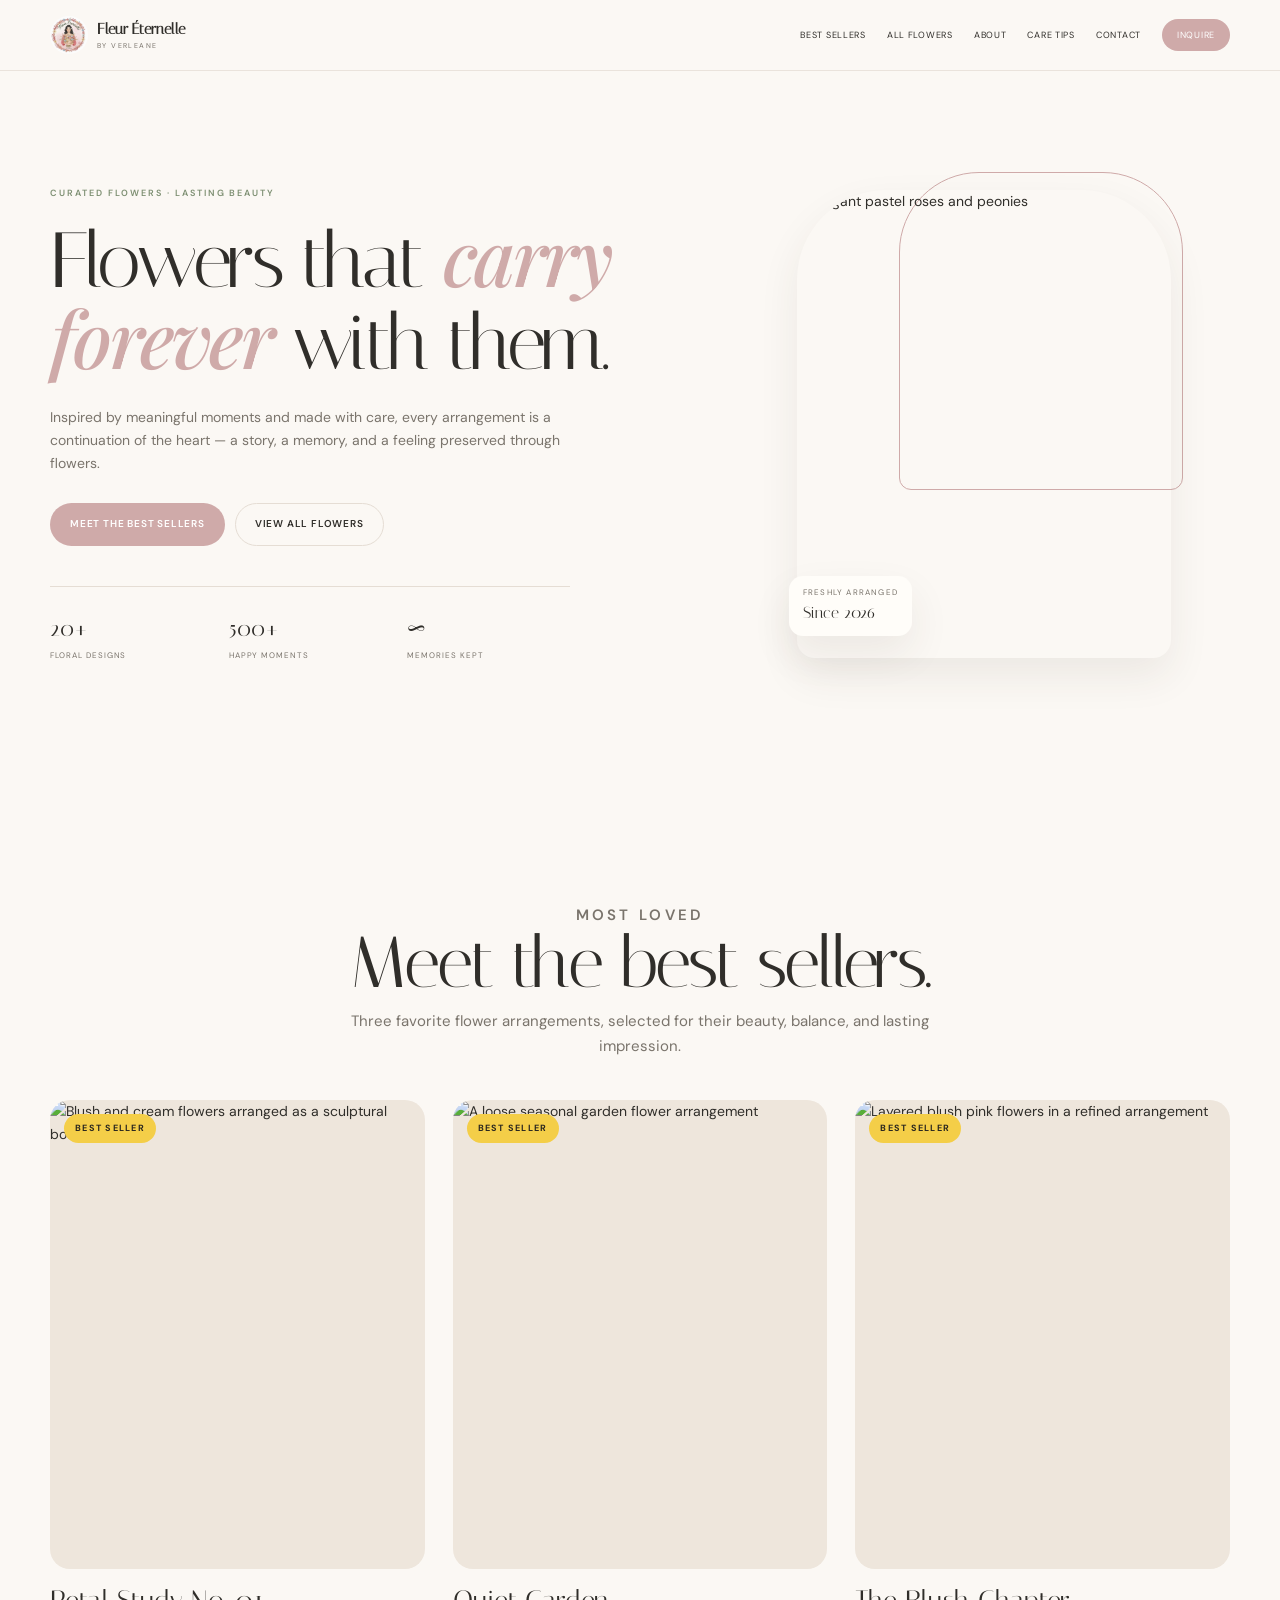
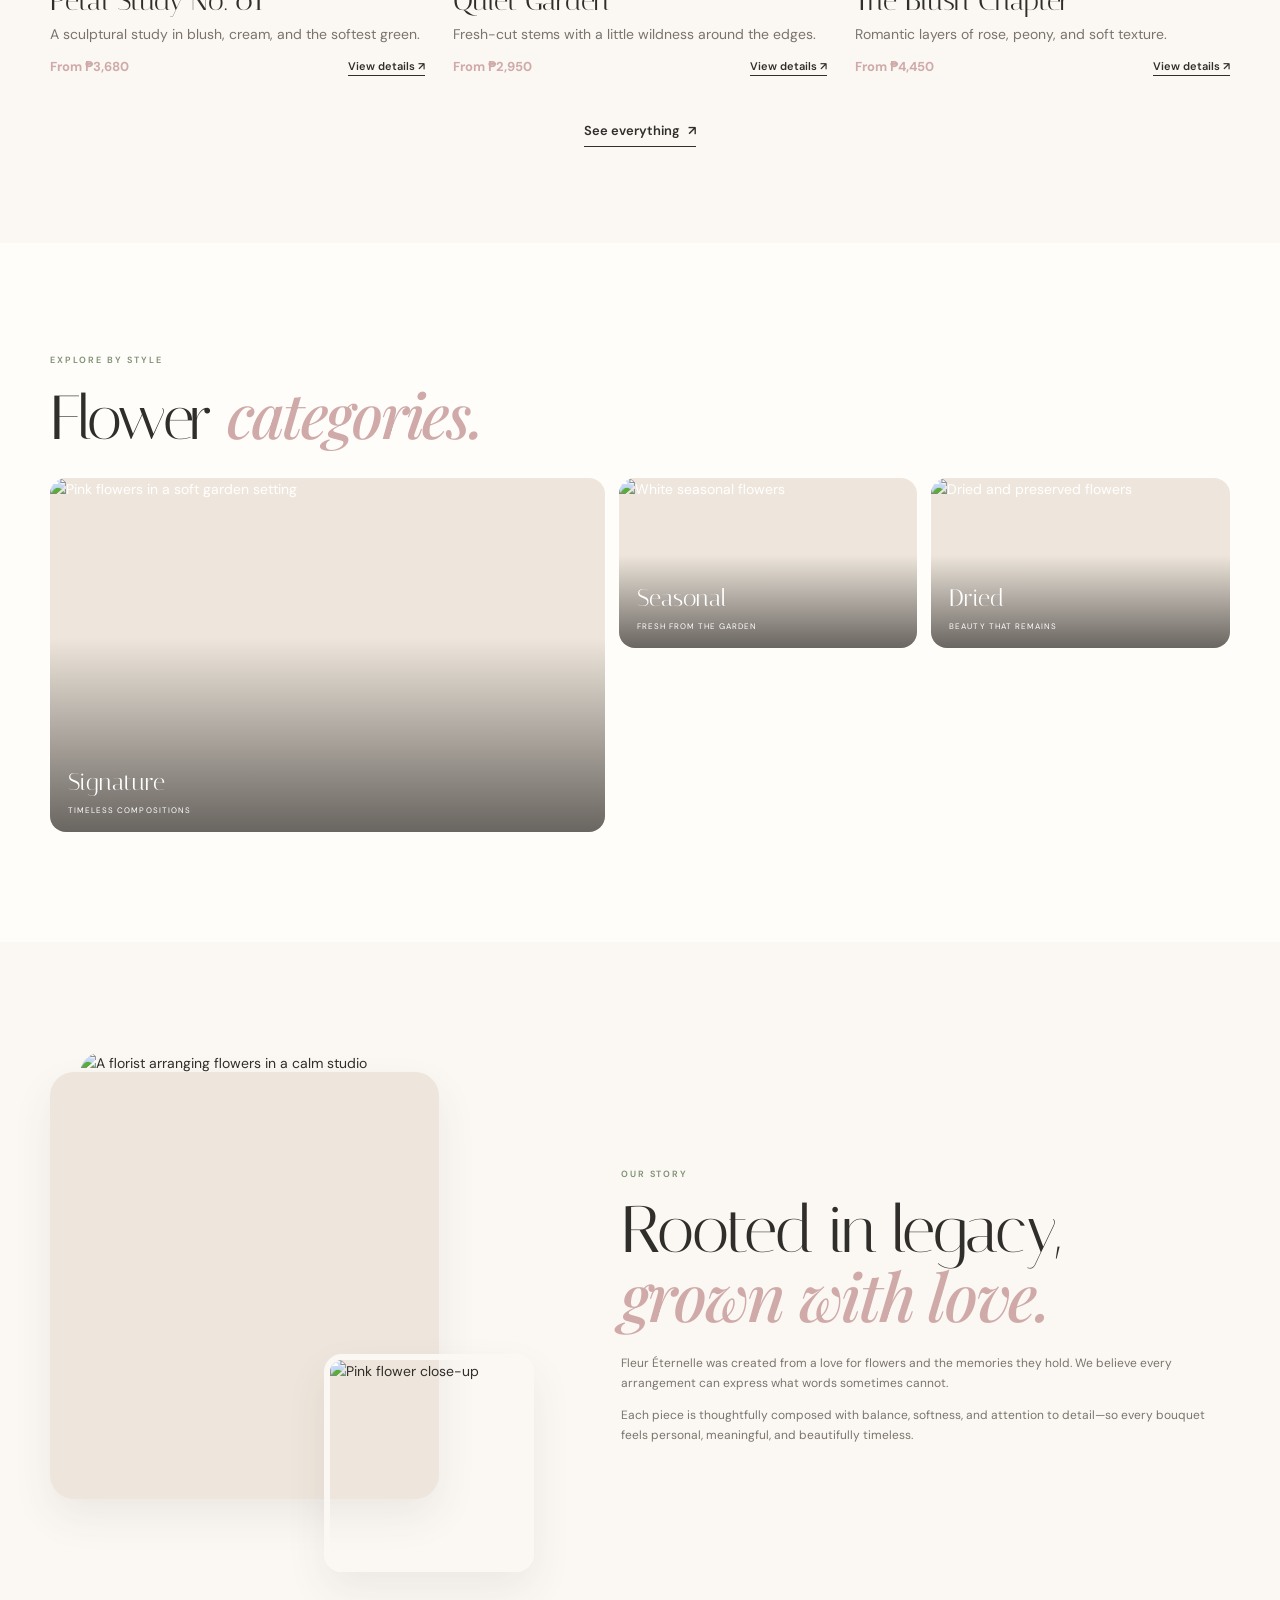
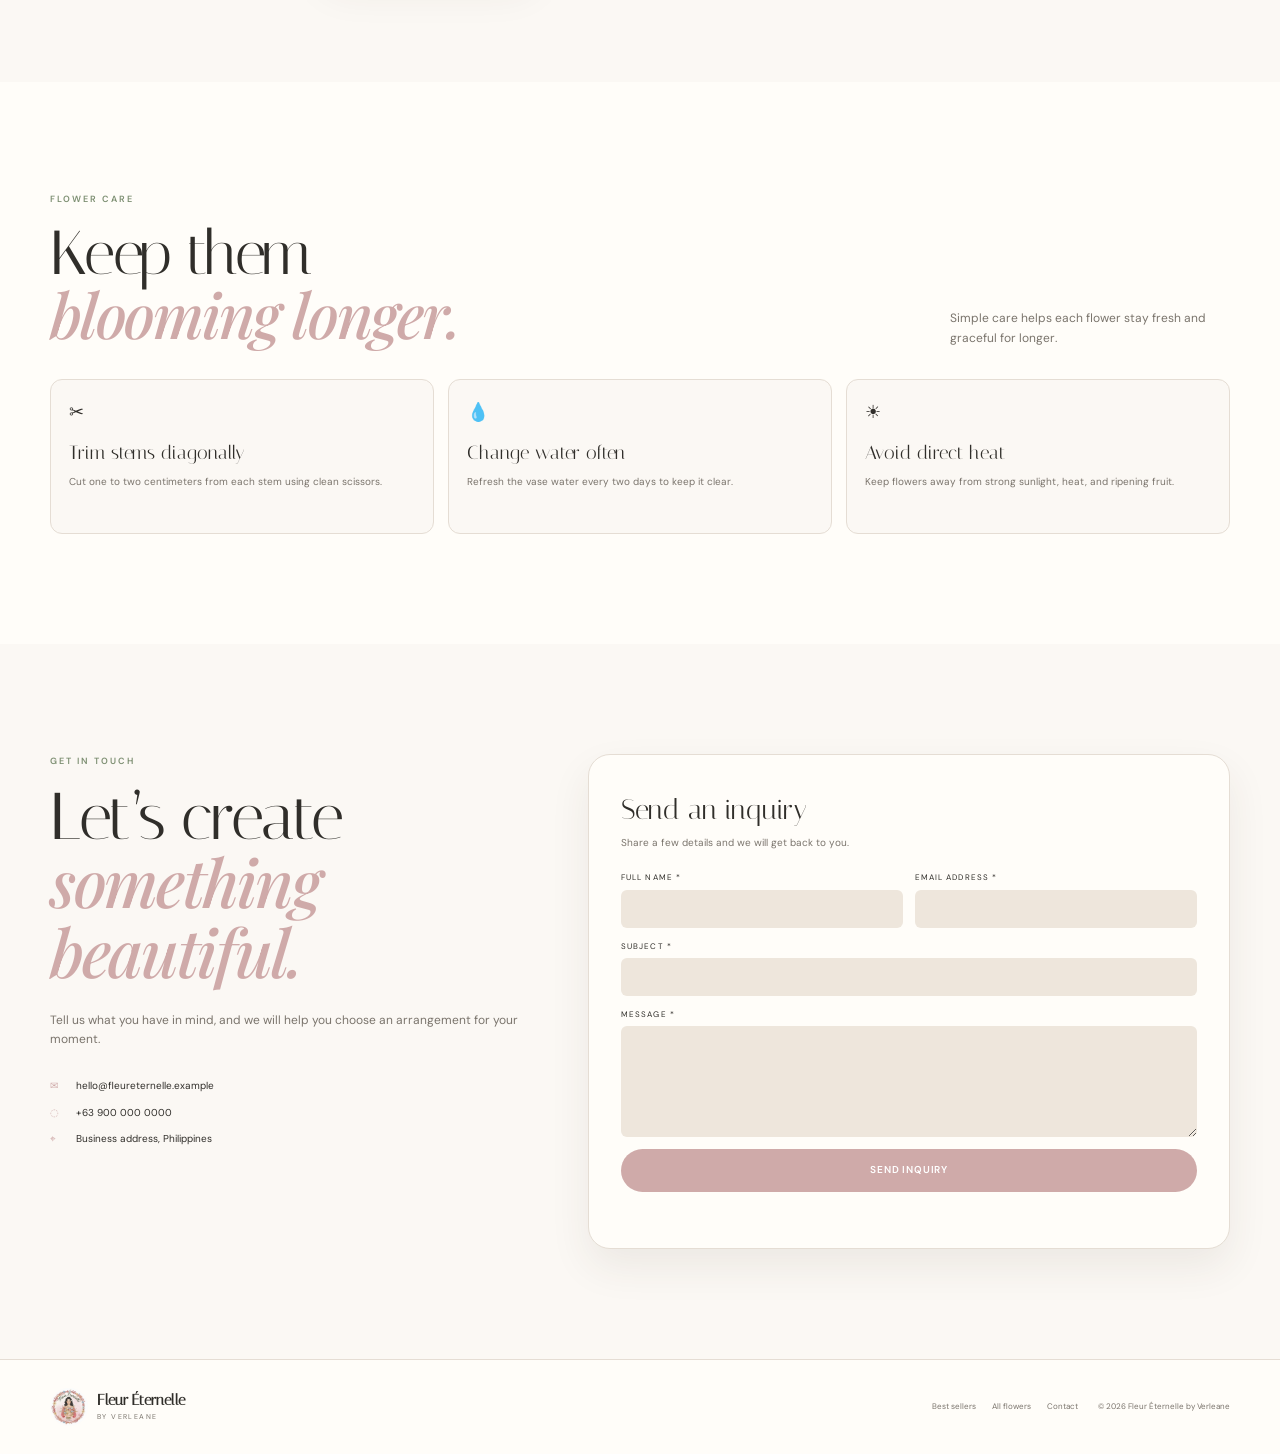
==== commit 79e29d13: "Simplify homepage to best sellers and link full catalog page" ====
--- a/index.html
+++ b/index.html
@@ -11,6 +11,7 @@
   <link rel="icon" type="image/jpeg" href="assets/images/favicon.jpg">
   <link rel="stylesheet" href="css/style.css">
   <link rel="stylesheet" href="css/responsive.css">
+  <link rel="stylesheet" href="css/catalog-pages.css">
 </head>
 <body>
   <a class="skip-link" href="#main-content">Skip to content</a>
@@ -23,8 +24,8 @@
       </a>
       <button class="menu-toggle" type="button" aria-expanded="false" aria-controls="site-nav" aria-label="Open navigation"><span></span><span></span><span></span></button>
       <nav class="site-nav" id="site-nav" aria-label="Primary navigation">
-        <a href="#collection">Collection</a>
-        <a href="#categories">Categories</a>
+        <a href="#best-sellers">Best sellers</a>
+        <a href="products.html">All flowers</a>
         <a href="#about">About</a>
         <a href="#care">Care tips</a>
         <a href="#contact">Contact</a>
@@ -41,8 +42,8 @@
           <h1 id="hero-title">Flowers that <em>carry forever</em> with them.</h1>
           <p class="hero-text">Inspired by meaningful moments and made with care, every arrangement is a continuation of the heart — a story, a memory, and a feeling preserved through flowers.</p>
           <div class="hero-actions">
-            <a class="button button-primary" href="#collection">View collection</a>
-            <a class="button button-ghost" href="#contact">Send inquiry</a>
+            <a class="button button-primary" href="#best-sellers">Meet the best sellers</a>
+            <a class="button button-ghost" href="products.html">View all flowers</a>
           </div>
           <div class="hero-stats" aria-label="Business highlights">
             <div><strong>20+</strong><span>Floral designs</span></div>
@@ -58,39 +59,25 @@
       </div>
     </section>
 
-    <section class="section-pad collection-section" id="collection" aria-labelledby="collection-title">
+    <section class="home-best-sellers" id="best-sellers" aria-labelledby="best-sellers-title">
       <div class="container">
-        <div class="section-heading split-heading">
-          <div><p class="eyebrow">Our collection</p><h2 id="collection-title">Featured <em>arrangements.</em></h2></div>
-          <p class="section-aside">Every stem is selected for color, harmony, and the quiet emotion it brings.</p>
+        <div class="section-heading">
+          <p class="eyebrow">Most loved</p>
+          <h2 id="best-sellers-title">Meet the best sellers.</h2>
+          <p>Three favorite flower arrangements, selected for their beauty, balance, and lasting impression.</p>
         </div>
-
-        <div class="featured-grid" id="featured-products" aria-live="polite"></div>
-
-        <div class="collection-toolbar" aria-label="Product search and filters">
-          <div class="search-field"><span aria-hidden="true">⌕</span><label class="sr-only" for="product-search">Search flowers</label><input id="product-search" type="search" placeholder="Search arrangements" autocomplete="off"></div>
-          <div class="filter-pills" role="group" aria-label="Filter by category">
-            <button class="filter-pill active" type="button" data-filter="all">All</button>
-            <button class="filter-pill" type="button" data-filter="signature">Signature</button>
-            <button class="filter-pill" type="button" data-filter="seasonal">Seasonal</button>
-            <button class="filter-pill" type="button" data-filter="dried">Dried &amp; preserved</button>
-          </div>
-          <label class="sort-field" for="product-sort"><span>Sort</span><select id="product-sort"><option value="featured">Featured</option><option value="name-asc">Name A–Z</option><option value="price-low">Price: low to high</option><option value="price-high">Price: high to low</option></select></label>
-        </div>
-
-        <div class="catalog-meta"><p id="result-count">Showing all arrangements</p><button class="reset-button" id="reset-filters" type="button">Reset filters</button></div>
-        <div class="product-grid" id="product-grid" aria-live="polite"></div>
-        <div class="empty-state" id="empty-state" hidden><span aria-hidden="true">✿</span><h3>No flowers found</h3><p>Try a different keyword or reset the filters.</p></div>
+        <div class="best-seller-grid" id="best-seller-grid" aria-live="polite"></div>
+        <div class="view-all-wrap"><a class="view-all-link" href="products.html">See everything <span aria-hidden="true">↗</span></a></div>
       </div>
     </section>
 
-    <section class="section-pad categories-section" id="categories" aria-labelledby="categories-title">
+    <section class="section-pad categories-section" aria-labelledby="categories-title">
       <div class="container">
         <div class="section-heading"><div><p class="eyebrow">Explore by style</p><h2 id="categories-title">Flower <em>categories.</em></h2></div></div>
         <div class="category-mosaic">
-          <button class="category-card category-card-large" type="button" data-category="signature"><img src="https://images.unsplash.com/photo-1490750967868-88aa4486c946?auto=format&fit=crop&w=1100&q=82" alt="Pink flowers in a soft garden setting"><span>Signature</span><small>Timeless compositions</small></button>
-          <button class="category-card" type="button" data-category="seasonal"><img src="https://images.unsplash.com/photo-1523438885200-e635ba2c371e?auto=format&fit=crop&w=800&q=82" alt="White seasonal flowers"><span>Seasonal</span><small>Fresh from the garden</small></button>
-          <button class="category-card" type="button" data-category="dried"><img src="https://images.unsplash.com/photo-1507501336603-6e31db2be093?auto=format&fit=crop&w=800&q=82" alt="Dried and preserved flowers"><span>Dried</span><small>Beauty that remains</small></button>
+          <a class="category-card category-card-large" href="products.html"><img src="https://images.unsplash.com/photo-1490750967868-88aa4486c946?auto=format&fit=crop&w=1100&q=82" alt="Pink flowers in a soft garden setting"><span>Signature</span><small>Timeless compositions</small></a>
+          <a class="category-card" href="products.html"><img src="https://images.unsplash.com/photo-1523438885200-e635ba2c371e?auto=format&fit=crop&w=800&q=82" alt="White seasonal flowers"><span>Seasonal</span><small>Fresh from the garden</small></a>
+          <a class="category-card" href="products.html"><img src="https://images.unsplash.com/photo-1507501336603-6e31db2be093?auto=format&fit=crop&w=800&q=82" alt="Dried and preserved flowers"><span>Dried</span><small>Beauty that remains</small></a>
         </div>
       </div>
     </section>
@@ -107,11 +94,6 @@
           <h2 id="about-title">Rooted in legacy,<br><em>grown with love.</em></h2>
           <p>Fleur Éternelle was created from a love for flowers and the memories they hold. We believe every arrangement can express what words sometimes cannot.</p>
           <p>Each piece is thoughtfully composed with balance, softness, and attention to detail—so every bouquet feels personal, meaningful, and beautifully timeless.</p>
-          <div class="brand-values">
-            <div><span>✿</span><strong>Heartmade</strong><small>Every arrangement is made with care.</small></div>
-            <div><span>❋</span><strong>Seasonally loved</strong><small>Inspired by flowers at their best.</small></div>
-            <div><span>♥</span><strong>Meaningful</strong><small>Made for moments worth remembering.</small></div>
-          </div>
         </div>
       </div>
     </section>
@@ -122,9 +104,6 @@
         <div class="care-grid">
           <article class="care-card"><span>✂</span><h3>Trim stems diagonally</h3><p>Cut one to two centimeters from each stem using clean scissors.</p></article>
           <article class="care-card"><span>💧</span><h3>Change water often</h3><p>Refresh the vase water every two days to keep it clear.</p></article>
-          <article class="care-card"><span>🧪</span><h3>Add floral food</h3><p>Use the flower food provided and follow the recommended amount.</p></article>
-          <article class="care-card"><span>🍃</span><h3>Remove leaves below water</h3><p>Keep submerged leaves out of the vase to help prevent bacteria.</p></article>
-          <article class="care-card"><span>◌</span><h3>Clean the vase</h3><p>Wash the vase before refilling it with fresh room-temperature water.</p></article>
           <article class="care-card"><span>☀</span><h3>Avoid direct heat</h3><p>Keep flowers away from strong sunlight, heat, and ripening fruit.</p></article>
         </div>
       </div>
@@ -135,53 +114,32 @@
         <div class="contact-copy">
           <p class="eyebrow">Get in touch</p>
           <h2 id="contact-title">Let’s create<br><em>something beautiful.</em></h2>
-          <p>Whether you are celebrating a milestone, giving a thoughtful gift, or simply brightening someone’s day, tell us what you have in mind.</p>
+          <p>Tell us what you have in mind, and we will help you choose an arrangement for your moment.</p>
           <div class="contact-details">
             <a href="mailto:hello@fleureternelle.example"><span>✉</span> hello@fleureternelle.example</a>
             <a href="tel:+639000000000"><span>◌</span> +63 900 000 0000</a>
             <p><span>⌖</span> Business address, Philippines</p>
           </div>
-          <div class="social-links"><a href="https://instagram.com" target="_blank" rel="noreferrer">Instagram</a><a href="https://facebook.com" target="_blank" rel="noreferrer">Facebook</a></div>
         </div>
-
         <div class="inquiry-card">
           <div class="form-heading"><h3>Send an inquiry</h3><p>Share a few details and we will get back to you.</p></div>
-          <form id="inquiry-form" novalidate>
-            <div class="form-row">
-              <div class="form-field"><label for="full-name">Full name *</label><input id="full-name" name="fullName" type="text" autocomplete="name" required><small class="field-error" data-error-for="full-name"></small></div>
-              <div class="form-field"><label for="email">Email address *</label><input id="email" name="email" type="email" autocomplete="email" required><small class="field-error" data-error-for="email"></small></div>
-            </div>
-            <div class="form-row">
-              <div class="form-field"><label for="mobile">Mobile number</label><input id="mobile" name="mobile" type="tel" autocomplete="tel" inputmode="tel"></div>
-              <div class="form-field"><label for="selected-product">Selected product</label><select id="selected-product" name="selectedProduct"><option value="">Choose an arrangement</option></select></div>
-            </div>
-            <div class="form-field"><label for="subject">Subject *</label><input id="subject" name="subject" type="text" required><small class="field-error" data-error-for="subject"></small></div>
-            <div class="form-field"><label for="message">Message *</label><textarea id="message" name="message" rows="5" placeholder="Tell us what you have in mind..." required></textarea><small class="field-error" data-error-for="message"></small></div>
+          <form action="#" onsubmit="event.preventDefault(); document.getElementById('form-status').textContent='Your inquiry is ready. Connect this form to a backend before publishing.';">
+            <div class="form-row"><div class="form-field"><label for="full-name">Full name *</label><input id="full-name" type="text" required></div><div class="form-field"><label for="email">Email address *</label><input id="email" type="email" required></div></div>
+            <div class="form-field"><label for="subject">Subject *</label><input id="subject" type="text" required></div>
+            <div class="form-field"><label for="message">Message *</label><textarea id="message" rows="5" required></textarea></div>
             <button class="button button-primary form-submit" type="submit">Send inquiry</button>
-            <p class="form-status" id="form-status" role="status" aria-live="polite"></p>
+            <p class="form-status" id="form-status" role="status"></p>
           </form>
         </div>
       </div>
     </section>
   </main>
 
-  <footer class="site-footer">
-    <div class="container footer-wrap">
-      <a class="brand footer-brand" href="#home"><img class="brand-logo" src="assets/images/fleur-eternelle-logo.jpg" alt="Fleur Éternelle by Verleane logo" width="46" height="46"><span class="brand-copy"><strong>Fleur Éternelle</strong><small>by Verleane</small></span></a>
-      <nav class="footer-nav" aria-label="Footer navigation"><a href="#collection">Collection</a><a href="#about">About</a><a href="#care">Care</a><a href="#contact">Contact</a></nav>
-      <span>© <span id="current-year"></span> Fleur Éternelle by Verleane</span>
-    </div>
-  </footer>
+  <footer class="site-footer"><div class="container footer-wrap"><a class="brand footer-brand" href="#home"><img class="brand-logo" src="assets/images/fleur-eternelle-logo.jpg" alt="Fleur Éternelle by Verleane logo" width="46" height="46"><span class="brand-copy"><strong>Fleur Éternelle</strong><small>by Verleane</small></span></a><nav class="footer-nav" aria-label="Footer navigation"><a href="#best-sellers">Best sellers</a><a href="products.html">All flowers</a><a href="#contact">Contact</a></nav><span>© <span id="current-year"></span> Fleur Éternelle by Verleane</span></div></footer>
 
-  <button class="scroll-top" id="scroll-top" type="button" aria-label="Scroll to top">↑</button>
-  <div class="modal-backdrop" id="product-modal" hidden>
-    <div class="product-modal" role="dialog" aria-modal="true" aria-labelledby="modal-title">
-      <button class="modal-close" id="modal-close" type="button" aria-label="Close product details">×</button>
-      <div class="modal-image"><img id="modal-image" src="" alt=""></div>
-      <div class="modal-content"><p class="eyebrow" id="modal-category"></p><h2 id="modal-title"></h2><p class="modal-description" id="modal-description"></p><div class="modal-meta"><span id="modal-price"></span><span class="status-badge" id="modal-status"></span></div><div class="detail-list"><div><span>Composition</span><strong id="modal-composition"></strong></div><div><span>Care</span><strong id="modal-care"></strong></div></div><a class="button button-primary modal-inquire" href="#contact">Inquire about this arrangement</a></div>
-    </div>
-  </div>
+  <div class="modal-backdrop" id="product-modal" hidden><div class="product-modal" role="dialog" aria-modal="true" aria-labelledby="modal-title"><button class="modal-close" id="modal-close" type="button" aria-label="Close product details">×</button><div class="modal-image"><img id="modal-image" src="" alt=""></div><div class="modal-content"><p class="eyebrow" id="modal-category"></p><h2 id="modal-title"></h2><p class="modal-description" id="modal-description"></p><div class="modal-meta"><span id="modal-price"></span><span class="status-badge" id="modal-status"></span></div><div class="detail-list"><div><span>Composition</span><strong id="modal-composition"></strong></div><div><span>Care</span><strong id="modal-care"></strong></div></div><a class="button button-primary" href="#contact">Inquire about this arrangement</a></div></div></div>
+
   <script src="js/products.js" defer></script>
-  <script src="js/script.js" defer></script>
+  <script src="js/home.js" defer></script>
 </body>
-</html>+</html>
--- a/css/style.css
+++ b/css/style.css
@@ -1,7 +1 @@
-:root{--ink:#29332d;--muted:#6c756e;--cream:#fbf8f1;--paper:#fffdf9;--rose:#f3d9d7;--rose-deep:#b76d73;--sage:#dfe8d8;--sage-deep:#627661;--blue:#dceaf1;--blue-deep:#58788a;--line:#e8e4da;--white:#fff;--shadow:0 20px 50px rgba(72,61,49,.1);--radius:22px;--sans:'DM Sans',Arial,sans-serif;--serif:'Playfair Display',Georgia,serif}*{box-sizing:border-box}html{scroll-behavior:smooth}body{margin:0;background:var(--cream);color:var(--ink);font-family:var(--sans);font-size:15px;line-height:1.6;overflow-x:hidden}img{display:block;max-width:100%;height:auto}a{color:inherit;text-decoration:none}button,input,select,textarea{font:inherit;color:inherit}button{cursor:pointer}button:focus-visible,a:focus-visible,input:focus-visible,select:focus-visible,textarea:focus-visible{outline:3px solid rgba(183,109,115,.35);outline-offset:3px}.container{width:min(100% - 40px,1180px);margin-inline:auto}.section-pad{padding:78px 0}.sr-only{position:absolute;width:1px;height:1px;padding:0;margin:-1px;overflow:hidden;clip:rect(0,0,0,0);white-space:nowrap;border:0}.skip-link{position:absolute;top:-100px;left:16px;background:var(--ink);color:var(--white);padding:10px 16px;z-index:100}.skip-link:focus{top:16px}.site-header{position:relative;z-index:20;background:rgba(251,248,241,.92);border-bottom:1px solid rgba(232,228,218,.75);backdrop-filter:blur(14px)}.nav-wrap{min-height:74px;display:flex;align-items:center;justify-content:space-between;gap:18px}.brand{display:flex;align-items:center;gap:10px}.brand-mark{position:relative;width:31px;height:31px;display:inline-block;transform:rotate(-12deg)}.brand-mark span{position:absolute;width:13px;height:22px;border-radius:100% 0 100% 0;background:var(--rose-deep);transform-origin:bottom center}.brand-mark span:nth-child(1){left:8px;top:0;transform:rotate(0)}.brand-mark span:nth-child(2){left:0;top:8px;transform:rotate(-52deg);background:var(--sage-deep)}.brand-mark span:nth-child(3){left:16px;top:8px;transform:rotate(52deg);background:var(--blue-deep)}.brand-copy{display:flex;flex-direction:column;line-height:1.05}.brand-copy strong{font-family:var(--serif);font-size:16px;font-weight:600;letter-spacing:-.02em}.brand-copy small{font-size:9px;letter-spacing:.18em;text-transform:uppercase;color:var(--muted);margin-top:4px}.menu-toggle{width:44px;height:44px;border:0;background:transparent;display:grid;place-content:center;gap:5px;padding:0}.menu-toggle span{display:block;width:22px;height:1px;background:var(--ink);transition:transform .2s,opacity .2s}.menu-toggle[aria-expanded=true] span:first-child{transform:translateY(6px) rotate(45deg)}.menu-toggle[aria-expanded=true] span:nth-child(2){opacity:0}.menu-toggle[aria-expanded=true] span:last-child{transform:translateY(-6px) rotate(-45deg)}.site-nav{display:none;position:absolute;inset:74px 0 auto;background:var(--paper);padding:20px;border-bottom:1px solid var(--line);box-shadow:var(--shadow)}.site-nav.is-open{display:flex;flex-direction:column;gap:4px}.site-nav a{padding:13px 12px;font-size:14px}.site-nav a:not(.nav-cta):hover{color:var(--rose-deep)}.nav-cta{background:var(--ink);color:var(--white);border-radius:999px;text-align:center;margin-top:8px}.nav-cta span{color:var(--rose)}.hero{padding-top:52px;padding-bottom:66px}.hero-grid{display:grid;gap:42px}.hero-copy{align-self:center}.eyebrow{display:flex;align-items:center;gap:10px;margin:0 0 18px;color:var(--rose-deep);font-size:11px;line-height:1.2;letter-spacing:.16em;text-transform:uppercase;font-weight:600}.eyebrow-line{width:25px;height:1px;background:var(--rose-deep)}h1,h2,h3,p{margin-top:0}h1,h2{font-family:var(--serif);font-weight:500;letter-spacing:-.045em;line-height:1.08}h1{font-size:clamp(43px,11vw,78px);max-width:680px;margin-bottom:23px}h1 em,h2 em{font-style:italic;color:var(--rose-deep)}.hero-text{max-width:470px;color:var(--muted);font-size:16px}.hero-actions{display:flex;align-items:center;gap:20px;flex-wrap:wrap;margin-top:30px}.button{display:inline-flex;align-items:center;justify-content:center;gap:14px;min-height:48px;padding:12px 20px;border:1px solid transparent;border-radius:999px;font-size:13px;font-weight:600;transition:transform .2s,background .2s,box-shadow .2s}.button:hover{transform:translateY(-2px)}.button-primary{background:var(--rose-deep);color:var(--white);box-shadow:0 8px 20px rgba(183,109,115,.18)}.button-primary:hover{background:#a65f66}.button-dark{background:var(--ink);color:var(--white);width:100%}.text-link{font-size:13px;font-weight:600;border-bottom:1px solid var(--ink);padding-bottom:4px}.text-link span{margin-left:7px}.hero-note{display:flex;align-items:center;gap:10px;color:var(--muted);font-size:11px;margin-top:34px}.note-dot{width:7px;height:7px;border-radius:50%;background:var(--sage-deep)}.hero-art{position:relative;max-width:500px;margin-inline:auto;width:100%}.hero-image-wrap{aspect-ratio:4/5;overflow:hidden;border-radius:180px 180px 20px 20px;background:var(--rose)}.hero-image-wrap img{width:100%;height:100%;object-fit:cover}.hero-tag{position:absolute;background:var(--paper);box-shadow:0 12px 30px rgba(72,61,49,.13);border-radius:999px;padding:11px 15px;font-size:10px;letter-spacing:.06em}.tag-top{top:12%;left:-12px}.tag-bottom{bottom:9%;right:-9px}.tag-spark{color:var(--rose-deep);font-size:14px;margin-right:4px}.tag-bottom span{color:var(--sage-deep);font-size:8px;margin:0 5px}.intro-strip{background:var(--sage);color:var(--sage-deep);padding:24px 0}.intro-grid{display:grid;grid-template-columns:auto 1fr auto;align-items:center;gap:18px}.intro-kicker{font-family:var(--serif);font-size:14px;font-style:italic;white-space:nowrap}.intro-grid p{margin:0;font-size:13px;text-align:center}.intro-seal{font-size:25px;transform:rotate(20deg);color:var(--rose-deep)}.section-heading{display:flex;justify-content:space-between;align-items:end;gap:30px;margin-bottom:35px}.section-heading.compact{margin-bottom:28px}.section-heading h2{font-size:clamp(34px,6vw,55px);margin:0}.heading-dot{color:var(--rose-deep)}.section-aside{max-width:250px;color:var(--muted);font-size:13px;margin:0 0 4px}.featured-grid{display:grid;gap:18px;margin-bottom:45px}.featured-card{position:relative;min-height:310px;overflow:hidden;border-radius:var(--radius);padding:25px;display:flex;align-items:end;color:var(--white);background:var(--ink)}.featured-card img{position:absolute;inset:0;width:100%;height:100%;object-fit:cover;transition:transform .5s}.featured-card:hover img{transform:scale(1.04)}.featured-card:after{content:'';position:absolute;inset:35% 0 0;background:linear-gradient(transparent,rgba(27,31,28,.76))}.featured-card-content{position:relative;z-index:1}.featured-card h3{font-family:var(--serif);font-size:26px;font-weight:500;line-height:1.1;margin:10px 0 4px}.featured-card p{margin:0;font-size:12px;color:rgba(255,255,255,.82)}.feature-label{font-size:10px;letter-spacing:.13em;text-transform:uppercase}.featured-card .view-circle{position:absolute;z-index:2;right:20px;bottom:20px;width:40px;height:40px;border:1px solid rgba(255,255,255,.7);border-radius:50%;display:grid;place-items:center;font-size:18px}.collection-toolbar{display:grid;gap:14px;border-top:1px solid var(--line);border-bottom:1px solid var(--line);padding:18px 0}.search-field{display:flex;align-items:center;gap:9px;border-bottom:1px solid var(--ink);padding:8px 0}.search-field span{font-size:24px;line-height:1;transform:rotate(-20deg)}.search-field input{border:0;background:transparent;outline:0;width:100%;font-size:13px}.filter-pills{display:flex;gap:7px;overflow-x:auto;padding-bottom:4px;scrollbar-width:none}.filter-pills::-webkit-scrollbar{display:none}.filter-pill{white-space:nowrap;border:1px solid var(--line);background:transparent;border-radius:999px;padding:9px 14px;font-size:11px}.filter-pill.active,.filter-pill:hover{background:var(--ink);border-color:var(--ink);color:var(--white)}.sort-field{display:flex;align-items:center;justify-content:space-between;gap:10px;font-size:11px;color:var(--muted)}.sort-field select{border:0;background:transparent;font-size:12px;font-weight:600;outline:0;cursor:pointer}.catalog-meta{display:flex;justify-content:space-between;align-items:center;margin:22px 0 15px;color:var(--muted);font-size:12px}.catalog-meta p{margin:0}.reset-button{border:0;background:transparent;color:var(--rose-deep);font-size:12px;text-decoration:underline}.product-grid{display:grid;grid-template-columns:repeat(2,minmax(0,1fr));gap:24px 13px}.product-card{min-width:0}.product-image-wrap{position:relative;aspect-ratio:4/5;background:var(--blue);border-radius:17px;overflow:hidden;margin-bottom:13px}.product-image-wrap img{height:100%;width:100%;object-fit:cover;transition:transform .4s}.product-card:hover img{transform:scale(1.04)}.product-badge{position:absolute;top:10px;left:10px;padding:5px 9px;border-radius:999px;background:rgba(255,253,249,.88);font-size:9px;letter-spacing:.07em;text-transform:uppercase}.product-card h3{font-family:var(--serif);font-size:20px;line-height:1.12;font-weight:500;margin:0 0 4px}.product-category{font-size:10px;letter-spacing:.1em;text-transform:uppercase;color:var(--rose-deep)}.product-card-description{font-size:12px;color:var(--muted);margin:8px 0 12px;line-height:1.45}.product-bottom{display:flex;align-items:center;justify-content:space-between;gap:10px}.product-price{font-size:12px;font-weight:600}.view-details{background:transparent;border:0;border-bottom:1px solid var(--ink);font-size:11px;font-weight:600;padding:4px 0}.status-badge{font-size:10px;color:var(--sage-deep);background:var(--sage);border-radius:999px;padding:4px 8px}.status-badge.unavailable{color:var(--rose-deep);background:var(--rose)}.empty-state{text-align:center;padding:55px 20px}.empty-icon{font-size:30px;color:var(--rose-deep)}.empty-state h3{font-family:var(--serif);font-size:25px;font-weight:500;margin:8px 0}.empty-state p{color:var(--muted);font-size:13px}.categories-section{background:var(--paper)}.category-grid{display:grid;gap:12px}.category-card{position:relative;text-align:left;border:0;border-radius:20px;padding:24px;min-height:180px;display:flex;flex-direction:column;align-items:flex-start;transition:transform .2s,box-shadow .2s}.category-card:hover{transform:translateY(-4px);box-shadow:var(--shadow)}.category-rose{background:var(--rose);color:#73464a}.category-sage{background:var(--sage);color:#50634f}.category-blue{background:var(--blue);color:#456776}.category-number{font-size:11px;opacity:.72}.category-icon{font-size:32px;line-height:1;margin:16px 0 11px}.category-card strong{font-family:var(--serif);font-size:23px;font-weight:500}.category-card small{font-size:11px;opacity:.8;margin-top:3px}.category-arrow{position:absolute;right:24px;bottom:22px;font-size:20px}.story-section{background:var(--paper)}.story-grid{display:grid;gap:42px}.story-visual{position:relative;max-width:500px}.story-visual img{width:100%;aspect-ratio:4/5;object-fit:cover;border-radius:20px}.story-caption{position:absolute;bottom:18px;left:18px;background:rgba(255,253,249,.9);padding:11px 14px;font-size:11px;line-height:1.35}.story-caption em{font-family:var(--serif);font-size:14px}.story-copy{align-self:center;max-width:520px}.story-copy h2{font-size:clamp(40px,7vw,63px);margin:0 0 23px}.story-copy>p:not(.eyebrow){color:var(--muted);font-size:15px;max-width:460px}.story-copy .text-link{display:inline-block;margin-top:11px}.story-signature{font-family:var(--serif);font-style:italic;font-size:44px;color:var(--rose-deep);margin-top:35px}.story-signature span{font-size:22px}.care-section{background:var(--blue)}.care-grid{display:grid;gap:12px}.care-card{border-top:1px solid rgba(88,120,138,.3);padding:18px 4px 8px}.care-card span{font-size:11px;color:var(--blue-deep)}.care-card h3{font-family:var(--serif);font-size:22px;font-weight:500;margin:9px 0 6px}.care-card p{font-size:13px;max-width:300px;color:#526a74;margin:0}.contact-section{background:var(--rose)}.contact-grid{display:grid;gap:40px}.contact-copy h2{font-size:clamp(44px,9vw,70px);margin:0 0 22px}.contact-copy>p:not(.eyebrow){max-width:400px;color:#704b50}.contact-details{display:grid;gap:9px;margin:28px 0;color:#704b50;font-size:13px}.contact-details a,.contact-details p{margin:0}.contact-details span{display:inline-block;width:24px;color:var(--rose-deep);font-size:16px}.social-links{display:flex;gap:17px;flex-wrap:wrap}.social-links a{font-size:12px;font-weight:600;border-bottom:1px solid #704b50;padding-bottom:4px}.social-links span{margin-left:5px}.inquiry-card{background:var(--paper);border-radius:22px;padding:24px;box-shadow:0 15px 35px rgba(115,70,74,.08)}.form-index{font-size:10px;color:var(--rose-deep);letter-spacing:.1em}.form-heading h3{font-family:var(--serif);font-size:30px;font-weight:500;margin:7px 0 3px}.form-heading p{font-size:12px;color:var(--muted);margin:0 0 23px}.form-row{display:grid;gap:16px}.form-field{display:grid;gap:6px;margin-bottom:15px}.form-field label{font-size:11px;font-weight:600}.form-field label span{color:var(--rose-deep)}.form-field input,.form-field select,.form-field textarea{width:100%;border:0;border-bottom:1px solid var(--line);background:transparent;padding:8px 0;border-radius:0;outline:0;font-size:13px;resize:vertical}.form-field textarea{min-height:75px}.form-field input:focus,.form-field select:focus,.form-field textarea:focus{border-color:var(--rose-deep)}.field-error{color:var(--rose-deep);font-size:10px;min-height:13px}.form-status{min-height:20px;color:var(--sage-deep);font-size:12px;margin:13px 0 0}.site-footer{background:var(--ink);color:var(--cream);padding:42px 0 22px}.footer-top{display:grid;gap:28px}.footer-brand .brand-copy strong{color:var(--cream)}.footer-brand .brand-copy small{color:#9ea89f}.footer-brand .brand-mark span:nth-child(1){background:var(--rose)}.footer-brand .brand-mark span:nth-child(2){background:#9eb39b}.footer-brand .brand-mark span:nth-child(3){background:#a9c8d6}.footer-top>p{color:#b8c0b9;font-family:var(--serif);font-size:18px;line-height:1.25;margin:0}.footer-nav{display:flex;gap:20px;flex-wrap:wrap}.footer-nav a{font-size:12px;color:#c9d0c9}.footer-nav a:hover{color:var(--rose)}.footer-bottom{border-top:1px solid rgba(255,253,249,.15);margin-top:30px;padding-top:18px;display:flex;justify-content:space-between;gap:14px;flex-wrap:wrap;color:#9ea89f;font-size:10px}.footer-bottom span:last-child{color:#c8a7a9}.scroll-top{position:fixed;right:18px;bottom:18px;width:44px;height:44px;border:1px solid var(--line);border-radius:50%;background:var(--paper);color:var(--ink);font-size:20px;box-shadow:var(--shadow);opacity:0;pointer-events:none;transform:translateY(10px);transition:.25s;z-index:15}.scroll-top.is-visible{opacity:1;pointer-events:auto;transform:translateY(0)}.modal-backdrop{position:fixed;inset:0;z-index:50;background:rgba(41,51,45,.5);padding:16px;display:grid;place-items:center;overflow-y:auto}.modal-backdrop[hidden]{display:none}.product-modal{position:relative;width:min(100%,800px);background:var(--paper);border-radius:24px;overflow:hidden;display:grid;max-height:calc(100vh - 32px);overflow-y:auto}.modal-close{position:absolute;z-index:2;right:13px;top:13px;border:0;background:rgba(255,253,249,.88);width:38px;height:38px;border-radius:50%;font-size:25px;line-height:1}.modal-image{min-height:260px;background:var(--rose)}.modal-image img{width:100%;height:100%;min-height:260px;object-fit:cover}.modal-content{padding:25px}.modal-content h2{font-size:38px;margin:0 0 12px}.modal-content .eyebrow{margin-bottom:12px}.modal-description{color:var(--muted);font-size:14px}.modal-meta{display:flex;align-items:center;gap:13px;margin:18px 0}.modal-meta #modal-price{font-size:14px;font-weight:600}.detail-list{border-top:1px solid var(--line);border-bottom:1px solid var(--line);margin:20px 0}.detail-list div{display:flex;justify-content:space-between;gap:20px;padding:12px 0;font-size:11px}.detail-list div+div{border-top:1px solid var(--line)}.detail-list span{color:var(--muted)}.detail-list strong{font-weight:500;text-align:right}.modal-inquire{width:100%}@media (prefers-reduced-motion:reduce){*{scroll-behavior:auto!important;transition:none!important}}
-.brand-logo{width:48px;height:48px;object-fit:contain;border-radius:50%;background:var(--paper);flex:0 0 auto}
-.footer-brand .brand-logo{width:56px;height:56px}
-.modal-open{overflow:hidden}
-.form-status.is-error{color:var(--rose-deep)}
-.form-status.is-success{color:var(--sage-deep)}
-@media (max-width:380px){.brand-copy strong{font-size:14px}.brand-logo{width:42px;height:42px}.container{width:min(100% - 28px,1180px)}.product-grid{grid-template-columns:1fr}}
+:root{--ink:#302e2a;--muted:#7a746c;--cream:#fbf8f4;--paper:#fffdf9;--blush:#cfaaa9;--blush-light:#efe2dc;--sage:#7d8f72;--sage-light:#e8ece3;--beige:#eee6dc;--line:#e5ddd4;--white:#fff;--shadow:0 18px 40px rgba(70,52,42,.08);--radius:18px;--sans:'DM Sans',Arial,sans-serif;--serif:'Italiana','Playfair Display',Georgia,serif}*{box-sizing:border-box}html{scroll-behavior:smooth}body{margin:0;background:var(--cream);color:var(--ink);font-family:var(--sans);font-size:14px;line-height:1.65;overflow-x:hidden}body.modal-open{overflow:hidden}img{display:block;max-width:100%}a{color:inherit;text-decoration:none}button,input,select,textarea{font:inherit;color:inherit}button{cursor:pointer}button:focus-visible,a:focus-visible,input:focus-visible,select:focus-visible,textarea:focus-visible{outline:3px solid rgba(207,170,169,.45);outline-offset:3px}.container{width:min(100% - 34px,1120px);margin-inline:auto}.section-pad{padding:88px 0}.sr-only{position:absolute;width:1px;height:1px;padding:0;margin:-1px;overflow:hidden;clip:rect(0,0,0,0);white-space:nowrap;border:0}.skip-link{position:absolute;top:-100px;left:16px;background:var(--ink);color:#fff;padding:10px 14px;z-index:100}.skip-link:focus{top:16px}.site-header{position:sticky;top:0;z-index:30;background:rgba(251,248,244,.94);backdrop-filter:blur(14px);border-bottom:1px solid rgba(229,221,212,.75)}.nav-wrap{min-height:70px;display:flex;align-items:center;justify-content:space-between;gap:18px}.brand{display:flex;align-items:center;gap:9px}.brand-logo{width:38px;height:38px;object-fit:cover;border-radius:50%}.brand-copy{display:flex;flex-direction:column;line-height:1}.brand-copy strong{font-family:var(--serif);font-size:15px;font-weight:600}.brand-copy small{font-size:7px;letter-spacing:.2em;text-transform:uppercase;color:var(--muted);margin-top:5px}.menu-toggle{width:42px;height:42px;border:0;background:transparent;display:grid;place-content:center;gap:5px}.menu-toggle span{width:21px;height:1px;background:var(--ink);transition:.2s}.menu-toggle[aria-expanded=true] span:first-child{transform:translateY(6px) rotate(45deg)}.menu-toggle[aria-expanded=true] span:nth-child(2){opacity:0}.menu-toggle[aria-expanded=true] span:last-child{transform:translateY(-6px) rotate(-45deg)}.site-nav{display:none;position:absolute;inset:70px 0 auto;background:var(--paper);padding:18px;border-bottom:1px solid var(--line);box-shadow:var(--shadow)}.site-nav.is-open{display:flex;flex-direction:column}.site-nav a{padding:12px;font-size:12px}.nav-cta{background:var(--blush);color:#fff;border-radius:999px;text-align:center;margin-top:8px}.hero{padding:72px 0 100px}.hero-grid{display:grid;gap:54px}.eyebrow{margin:0 0 16px;font-size:9px;letter-spacing:.22em;text-transform:uppercase;color:var(--sage);font-weight:600}.hero-copy h1,.section-heading h2,.story-copy h2,.contact-copy h2,.modal-content h2{font-family:var(--serif);font-weight:500;line-height:.98;letter-spacing:-.035em}.hero-copy h1{font-size:clamp(50px,13vw,82px);margin:0 0 24px;max-width:700px}.hero-copy h1 em,.section-heading h2 em,.story-copy h2 em,.contact-copy h2 em{font-family:'Playfair Display',Georgia,serif;font-style:italic;color:var(--blush)}.hero-text{color:var(--muted);max-width:520px;font-size:14px}.hero-actions{display:flex;gap:10px;flex-wrap:wrap;margin-top:28px}.button{display:inline-flex;align-items:center;justify-content:center;min-height:43px;padding:10px 19px;border-radius:999px;border:1px solid transparent;font-size:10px;letter-spacing:.08em;text-transform:uppercase;font-weight:600;transition:.2s}.button:hover{transform:translateY(-2px)}.button-primary{background:var(--blush);color:#fff}.button-primary:hover{background:#bd9594}.button-ghost{background:transparent;border-color:var(--line)}.hero-stats{display:grid;grid-template-columns:repeat(3,1fr);gap:16px;margin-top:40px;padding-top:24px;border-top:1px solid var(--line);max-width:520px}.hero-stats div{display:grid;gap:2px}.hero-stats strong{font-family:var(--serif);font-size:22px;font-weight:500}.hero-stats span{font-size:8px;letter-spacing:.12em;text-transform:uppercase;color:var(--muted)}.hero-art{position:relative;max-width:460px;margin-inline:auto;width:100%}.hero-image-wrap{overflow:hidden;border-radius:90px 90px 18px 18px;aspect-ratio:4/5;box-shadow:var(--shadow)}.hero-image-wrap img{width:100%;height:100%;object-fit:cover}.hero-outline{position:absolute;width:76%;height:68%;right:-12px;top:-18px;border:1px solid var(--blush);border-radius:80px 80px 12px 12px;z-index:-1}.hero-tag{position:absolute;left:-8px;bottom:22px;background:var(--paper);padding:10px 14px;border-radius:14px;box-shadow:var(--shadow);display:grid}.hero-tag span{font-size:8px;text-transform:uppercase;letter-spacing:.15em;color:var(--muted)}.hero-tag strong{font-family:var(--serif);font-size:16px;font-weight:500}.section-heading{display:flex;justify-content:space-between;align-items:end;gap:24px;margin-bottom:30px}.section-heading h2{font-size:clamp(38px,8vw,62px);margin:0}.section-aside{max-width:280px;color:var(--muted);font-size:12px;margin:0}.featured-grid{display:grid;gap:15px;margin-bottom:28px}.featured-card{position:relative;min-height:300px;border-radius:var(--radius);overflow:hidden;color:#fff;padding:22px;display:flex;align-items:end}.featured-card img{position:absolute;inset:0;width:100%;height:100%;object-fit:cover}.featured-card:after{content:'';position:absolute;inset:45% 0 0;background:linear-gradient(transparent,rgba(30,25,22,.72))}.featured-card-content{position:relative;z-index:1}.featured-card h3{font-family:var(--serif);font-size:28px;font-weight:500;margin:6px 0 2px}.featured-card p{font-size:11px;margin:0;color:rgba(255,255,255,.82)}.feature-label{font-size:8px;letter-spacing:.15em;text-transform:uppercase}.view-circle{position:absolute;right:18px;bottom:18px;z-index:2;width:38px;height:38px;border-radius:50%;border:1px solid rgba(255,255,255,.75);background:transparent;color:#fff}.collection-toolbar{display:grid;gap:14px;background:var(--beige);padding:15px;border-radius:12px}.search-field{display:flex;align-items:center;gap:8px;background:var(--paper);padding:10px 12px;border-radius:8px}.search-field input{border:0;outline:0;background:transparent;width:100%;font-size:12px}.filter-pills{display:flex;gap:7px;overflow-x:auto;scrollbar-width:none}.filter-pills::-webkit-scrollbar{display:none}.filter-pill{white-space:nowrap;border:1px solid var(--line);background:var(--paper);border-radius:999px;padding:8px 12px;font-size:9px}.filter-pill.active,.filter-pill:hover{background:var(--blush);color:#fff;border-color:var(--blush)}.sort-field{display:flex;justify-content:space-between;align-items:center;font-size:9px;text-transform:uppercase;letter-spacing:.12em}.sort-field select{border:0;background:transparent;outline:0;font-size:10px}.catalog-meta{display:flex;justify-content:space-between;align-items:center;margin:18px 0 12px;font-size:10px;color:var(--muted)}.catalog-meta p{margin:0}.reset-button{border:0;background:transparent;color:var(--blush);font-size:10px}.product-grid{display:grid;grid-template-columns:repeat(2,minmax(0,1fr));gap:16px 11px}.product-card{border:1px solid var(--line);border-radius:14px;background:var(--paper);padding:8px;min-width:0}.product-image-wrap{position:relative;aspect-ratio:4/3;border-radius:10px;overflow:hidden;background:var(--beige)}.product-image-wrap img{width:100%;height:100%;object-fit:cover;transition:transform .35s}.product-card:hover img{transform:scale(1.04)}.product-badge{position:absolute;top:8px;right:8px;background:rgba(255,253,249,.9);border-radius:999px;padding:4px 7px;font-size:7px;text-transform:uppercase}.product-category{font-size:7px;text-transform:uppercase;letter-spacing:.14em;color:var(--sage);margin-top:10px}.product-card h3{font-family:var(--serif);font-size:20px;font-weight:500;margin:1px 0 3px}.product-card-description{font-size:9px;color:var(--muted);line-height:1.45;margin:0 0 9px}.product-bottom{display:grid;gap:8px}.product-bottom>div{display:flex;justify-content:space-between;align-items:center;gap:6px}.product-price{font-size:9px;color:var(--blush);font-weight:600}.status-badge{font-size:7px;background:var(--sage-light);color:var(--sage);border-radius:999px;padding:3px 6px}.status-badge.unavailable{background:var(--blush-light);color:#9b6766}.view-details{width:100%;border:1px solid var(--line);background:transparent;border-radius:999px;padding:7px;font-size:8px;text-transform:uppercase;letter-spacing:.09em}.empty-state{text-align:center;padding:50px}.categories-section{background:var(--paper)}.category-mosaic{display:grid;gap:14px}.category-card{position:relative;border:0;padding:0;overflow:hidden;border-radius:16px;min-height:190px;background:var(--beige);text-align:left;color:#fff}.category-card img{width:100%;height:100%;object-fit:cover;position:absolute;inset:0}.category-card:after{content:'';position:absolute;inset:45% 0 0;background:linear-gradient(transparent,rgba(24,22,20,.62))}.category-card span,.category-card small{position:absolute;z-index:1;left:18px}.category-card span{bottom:30px;font-family:var(--serif);font-size:24px}.category-card small{bottom:15px;font-size:8px;text-transform:uppercase;letter-spacing:.13em}.category-card-large{min-height:360px}.story-grid{display:grid;gap:48px}.story-visual{position:relative;min-height:430px}.story-base{position:absolute;left:0;top:20px;width:78%;height:82%;border-radius:24px;background:var(--beige);box-shadow:var(--shadow)}.story-main-image{position:absolute;left:6%;top:0;width:70%;height:82%;object-fit:cover;border-radius:22px}.story-accent-image{position:absolute;right:3%;bottom:0;width:42%;height:42%;object-fit:cover;border-radius:18px;box-shadow:var(--shadow);border:6px solid var(--cream)}.story-copy h2,.contact-copy h2{font-size:clamp(42px,9vw,66px);margin:0 0 22px}.story-copy>p:not(.eyebrow),.contact-copy>p:not(.eyebrow){color:var(--muted);font-size:12px}.brand-values{display:grid;gap:16px;margin-top:28px}.brand-values div{display:grid;grid-template-columns:auto 1fr;column-gap:10px}.brand-values span{grid-row:1/3;color:var(--blush);font-size:18px}.brand-values strong{font-size:10px}.brand-values small{font-size:8px;color:var(--muted)}.care-section{background:var(--paper)}.care-grid{display:grid;gap:12px}.care-card{background:var(--cream);border:1px solid var(--line);border-radius:12px;padding:18px;min-height:145px}.care-card span{font-size:18px}.care-card h3{font-family:var(--serif);font-size:19px;font-weight:500;margin:10px 0 5px}.care-card p{font-size:10px;color:var(--muted);margin:0}.contact-grid{display:grid;gap:42px}.contact-details{display:grid;gap:10px;margin:28px 0;font-size:10px}.contact-details a,.contact-details p{margin:0}.contact-details span{display:inline-block;width:23px;color:var(--blush)}.social-links{display:flex;gap:16px}.social-links a{font-size:9px;text-transform:uppercase;letter-spacing:.12em;border-bottom:1px solid var(--ink)}.inquiry-card{background:var(--paper);border:1px solid var(--line);border-radius:22px;padding:24px;box-shadow:var(--shadow)}.form-heading h3{font-family:var(--serif);font-size:28px;font-weight:500;margin:0}.form-heading p{font-size:10px;color:var(--muted);margin:2px 0 20px}.form-row{display:grid;gap:12px}.form-field{display:grid;gap:5px;margin-bottom:12px}.form-field label{font-size:8px;text-transform:uppercase;letter-spacing:.13em}.form-field input,.form-field select,.form-field textarea{border:0;background:var(--beige);border-radius:6px;padding:10px 12px;font-size:11px;outline:0;width:100%;resize:vertical}.form-field textarea{min-height:105px}.field-error{font-size:8px;color:#a35f61;min-height:11px}.form-submit{width:100%}.form-status{font-size:9px;margin:10px 0 0;min-height:14px}.form-status.is-error{color:#a35f61}.form-status.is-success{color:var(--sage)}.site-footer{border-top:1px solid var(--line);padding:28px 0;background:var(--paper)}.footer-wrap{display:grid;gap:20px;align-items:center}.footer-nav{display:flex;gap:16px;flex-wrap:wrap}.footer-nav a,.footer-wrap>span{font-size:8px;color:var(--muted)}.scroll-top{position:fixed;right:16px;bottom:16px;width:42px;height:42px;border-radius:50%;border:1px solid var(--line);background:var(--paper);opacity:0;pointer-events:none;transform:translateY(8px);transition:.2s;z-index:25}.scroll-top.is-visible{opacity:1;pointer-events:auto;transform:none}.modal-backdrop{position:fixed;inset:0;z-index:50;background:rgba(38,33,29,.55);padding:15px;display:grid;place-items:center;overflow:auto}.modal-backdrop[hidden]{display:none}.product-modal{position:relative;width:min(100%,820px);background:var(--paper);border-radius:22px;overflow:auto;display:grid;max-height:calc(100vh - 30px)}.modal-close{position:absolute;right:12px;top:12px;z-index:2;width:38px;height:38px;border-radius:50%;border:0;background:rgba(255,255,255,.92);font-size:24px}.modal-image{min-height:270px}.modal-image img{width:100%;height:100%;min-height:270px;object-fit:cover}.modal-content{padding:25px}.modal-content h2{font-size:42px;margin:0 0 12px}.modal-description{font-size:12px;color:var(--muted)}.modal-meta{display:flex;align-items:center;gap:12px;margin:18px 0}.detail-list{border-top:1px solid var(--line);border-bottom:1px solid var(--line);margin:18px 0}.detail-list div{display:flex;justify-content:space-between;gap:18px;padding:11px 0;font-size:9px}.detail-list div+div{border-top:1px solid var(--line)}.detail-list span{color:var(--muted)}.detail-list strong{text-align:right;font-weight:500}.modal-inquire{width:100%}@media(prefers-reduced-motion:reduce){*{scroll-behavior:auto!important;transition:none!important}}
--- a/css/responsive.css
+++ b/css/responsive.css
@@ -1,52 +1,57 @@
 @media (min-width:600px){
-  .container{width:min(100% - 64px,1180px)}
-  .section-pad{padding:100px 0}
-  .hero{padding-top:74px}
-  .hero-grid{grid-template-columns:1fr .9fr;align-items:center;gap:50px}
+  .container{width:min(100% - 56px,1120px)}
+  .section-pad{padding:110px 0}
+  .hero{padding:92px 0 120px}
+  .hero-grid{grid-template-columns:1.08fr .92fr;align-items:center;gap:58px}
   .hero-art{width:90%}
-  .featured-grid{grid-template-columns:1.22fr .78fr}
-  .featured-card,.featured-card:nth-child(2){min-height:380px}
-  .collection-toolbar{grid-template-columns:1.2fr 1.7fr auto;align-items:center;gap:22px}
-  .search-field{border-bottom:0;border-right:1px solid var(--line);padding-right:20px}
-  .filter-pills{padding:0}
-  .sort-field{justify-content:flex-end}
-  .product-grid{grid-template-columns:repeat(3,minmax(0,1fr));gap:34px 20px}
-  .category-grid{grid-template-columns:repeat(3,1fr);gap:16px}
-  .category-card{min-height:220px}
-  .story-grid{grid-template-columns:.85fr 1fr;gap:70px;align-items:center}
-  .story-visual{width:85%;justify-self:end}
-  .care-grid{grid-template-columns:repeat(3,1fr);gap:28px}
-  .care-card{min-height:160px}
-  .contact-grid{grid-template-columns:.85fr 1.15fr;gap:70px;align-items:start}
-  .inquiry-card{padding:34px}
-  .form-row{grid-template-columns:repeat(2,1fr);gap:22px}
-  .footer-top{grid-template-columns:1.3fr 1fr 1fr;align-items:start}
+  .featured-grid{grid-template-columns:1.25fr .75fr}
+  .featured-card{min-height:360px}
+  .collection-toolbar{grid-template-columns:1.1fr 1.5fr auto;align-items:center}
+  .product-grid{grid-template-columns:repeat(3,minmax(0,1fr));gap:20px 16px}
+  .category-mosaic{grid-template-columns:1.3fr .7fr .7fr;grid-template-rows:repeat(2,170px)}
+  .category-card-large{grid-row:1/3;min-height:auto}
+  .category-card:not(.category-card-large){min-height:auto}
+  .story-grid{grid-template-columns:.9fr 1.1fr;align-items:center;gap:72px}
+  .brand-values{grid-template-columns:repeat(3,1fr)}
+  .care-grid{grid-template-columns:repeat(3,1fr);gap:14px}
+  .contact-grid{grid-template-columns:.85fr 1.15fr;align-items:start;gap:64px}
+  .form-row{grid-template-columns:repeat(2,1fr)}
+  .inquiry-card{padding:32px}
+  .footer-wrap{grid-template-columns:1fr auto auto}
   .product-modal{grid-template-columns:.9fr 1.1fr}
-  .modal-image,.modal-image img{min-height:460px}
-  .modal-content{padding:42px 36px}
-  .modal-content h2{font-size:46px}
+  .modal-image,.modal-image img{min-height:470px}
+  .modal-content{padding:40px 34px}
 }
 
 @media (min-width:900px){
   .menu-toggle{display:none}
-  .site-nav{display:flex;position:static;align-items:center;gap:22px;background:transparent;padding:0;border:0;box-shadow:none}
-  .site-nav a{padding:8px 0;font-size:12px}
-  .nav-cta{margin:0;padding:10px 17px!important}
-  .hero{padding-top:105px;padding-bottom:110px}
-  .intro-strip{padding:28px 0}
-  .featured-grid{grid-template-columns:1.35fr .65fr;gap:20px}
-  .featured-card,.featured-card:nth-child(2){min-height:460px}
-  .featured-card{padding:32px}
-  .product-grid{grid-template-columns:repeat(4,minmax(0,1fr))}
-  .story-copy{padding-right:25px}
-  .footer-top{grid-template-columns:1.1fr 1fr 1fr}
-  .footer-top>p{font-size:21px}
+  .site-nav{display:flex;position:static;align-items:center;gap:21px;background:transparent;padding:0;border:0;box-shadow:none}
+  .site-nav a{padding:7px 0;font-size:9px;letter-spacing:.08em;text-transform:uppercase}
+  .nav-cta{margin:0;padding:9px 15px!important}
+  .hero{padding:115px 0 145px}
+  .hero-grid{gap:90px}
+  .hero-copy h1{font-size:78px}
+  .hero-art{width:82%}
+  .featured-grid{grid-template-columns:1.35fr .65fr;gap:18px}
+  .featured-card{min-height:410px}
+  .product-grid{grid-template-columns:repeat(4,minmax(0,1fr));gap:22px 17px}
+  .story-visual{min-height:520px}
+  .care-card{min-height:155px}
 }
 
 @media (min-width:1200px){
-  .container{width:min(100% - 96px,1240px)}
-  .hero-grid{gap:90px}
-  .hero-art{width:78%}
-  .featured-card h3{font-size:31px}
-  .product-grid{gap:42px 25px}
+  .container{width:min(100% - 90px,1180px)}
+  .hero-grid{gap:110px}
+  .hero-art{width:76%}
+  .product-grid{gap:24px 20px}
 }
+
+@media (max-width:599px){
+  .section-heading{align-items:flex-start;flex-direction:column}
+  .section-aside{max-width:100%}
+  .hero-stats{gap:8px}
+  .hero-stats strong{font-size:19px}
+  .product-card h3{font-size:18px}
+  .product-card-description{display:none}
+  .brand-values{grid-template-columns:1fr}
+}
--- a/css/catalog-pages.css
+++ b/css/catalog-pages.css
@@ -0,0 +1,84 @@
+/* Homepage best sellers and dedicated products page */
+
+.page-shell{min-height:100vh;background:var(--cream)}
+.home-best-sellers{padding:96px 0}
+.home-best-sellers .section-heading{text-align:center;display:block;margin-bottom:42px}
+.home-best-sellers .section-heading h2{font-size:clamp(42px,6vw,72px);margin-bottom:10px}
+.home-best-sellers .section-heading p{max-width:620px;margin:0 auto;color:var(--muted);font-size:15px}
+.best-seller-grid{display:grid;grid-template-columns:repeat(3,minmax(0,1fr));gap:28px}
+.best-seller-card{position:relative}
+.best-seller-image{position:relative;aspect-ratio:4/5;border-radius:20px;overflow:hidden;background:var(--beige)}
+.best-seller-image img{width:100%;height:100%;object-fit:cover;transition:transform .45s ease}
+.best-seller-card:hover .best-seller-image img{transform:scale(1.035)}
+.catalog-badge{position:absolute;top:14px;left:14px;padding:7px 11px;border-radius:999px;background:#f4ce48;color:#29261f;font-size:9px;font-weight:700;letter-spacing:.14em;text-transform:uppercase}
+.best-seller-card h3,.catalog-card h3{font-family:var(--serif);font-weight:500;line-height:1.15}
+.best-seller-card h3{font-size:28px;margin:16px 0 6px}
+.best-seller-card p{margin:0;color:var(--muted);font-size:14px}
+.best-seller-meta{display:flex;justify-content:space-between;align-items:center;gap:12px;margin-top:10px}
+.best-seller-meta strong{font-size:13px;color:var(--blush)}
+.best-seller-meta button{border:0;background:transparent;padding:0;border-bottom:1px solid currentColor;font-size:11px;font-weight:600}
+.view-all-wrap{text-align:center;margin-top:42px}
+.view-all-link{display:inline-flex;align-items:center;gap:8px;border-bottom:1px solid currentColor;padding-bottom:4px;font-size:13px;font-weight:600}
+
+.products-hero{padding:88px 0 42px;text-align:center}
+.products-hero h1{font-family:var(--serif);font-size:clamp(48px,8vw,84px);font-weight:500;line-height:1;margin:0 0 14px}
+.products-hero p{max-width:640px;margin:0 auto;color:var(--muted);font-size:15px}
+.catalog-controls{display:grid;grid-template-columns:1fr auto;gap:18px;align-items:center;margin:34px 0 30px}
+.catalog-filter{display:flex;align-items:center;gap:12px}
+.catalog-filter label{font-size:10px;letter-spacing:.16em;text-transform:uppercase;font-weight:600}
+.catalog-filter select{min-width:190px;border:1px solid var(--line);background:var(--paper);border-radius:8px;padding:11px 34px 11px 12px;font-size:12px}
+.catalog-search{display:flex;align-items:center;gap:8px;border:1px solid var(--line);background:var(--paper);border-radius:8px;padding:10px 12px;min-width:260px}
+.catalog-search input{border:0;outline:0;background:transparent;width:100%;font-size:12px}
+.catalog-count{margin:0 0 18px;color:var(--muted);font-size:11px}
+.catalog-grid{display:grid;grid-template-columns:repeat(4,minmax(0,1fr));gap:28px 20px;padding-bottom:96px}
+.catalog-card{min-width:0}
+.catalog-card-image{position:relative;aspect-ratio:4/5;border-radius:14px;overflow:hidden;background:var(--beige)}
+.catalog-card-image img{width:100%;height:100%;object-fit:cover;transition:transform .4s ease}
+.catalog-card:hover img{transform:scale(1.035)}
+.catalog-card h3{font-size:23px;margin:12px 0 4px}
+.catalog-card .catalog-price{font-size:12px;color:var(--blush);font-weight:700}
+.catalog-card .catalog-description{font-size:11px;line-height:1.5;color:var(--muted);margin:7px 0 10px;min-height:34px}
+.catalog-card .catalog-actions{display:flex;justify-content:space-between;align-items:center;gap:8px}
+.catalog-card .catalog-actions button{border:0;background:transparent;padding:0;border-bottom:1px solid currentColor;font-size:10px;font-weight:600}
+.catalog-status{font-size:8px;border-radius:999px;background:var(--sage-light);color:var(--sage);padding:4px 7px}
+.catalog-status.limited{background:var(--blush-light);color:#9b6766}
+.catalog-empty{text-align:center;padding:40px 0 90px;color:var(--muted)}
+.catalog-empty[hidden]{display:none}
+
+.simple-header-link{font-size:12px;font-weight:600}
+
+@media (max-width:899px){
+  .best-seller-grid{grid-template-columns:repeat(2,minmax(0,1fr));gap:22px 14px}
+  .best-seller-grid .best-seller-card:last-child{grid-column:1/-1;max-width:50%;justify-self:center;width:100%}
+  .catalog-grid{grid-template-columns:repeat(3,minmax(0,1fr));gap:22px 12px}
+  .catalog-controls{grid-template-columns:1fr}
+  .catalog-search{min-width:0}
+}
+
+@media (max-width:599px){
+  .home-best-sellers{padding:72px 0}
+  .best-seller-grid{grid-template-columns:repeat(2,minmax(0,1fr));gap:20px 10px}
+  .best-seller-grid .best-seller-card:last-child{grid-column:auto;max-width:none}
+  .best-seller-image{border-radius:14px}
+  .best-seller-card h3{font-size:19px;margin-top:10px}
+  .best-seller-card p{font-size:11px}
+  .best-seller-meta{align-items:flex-start;flex-direction:column;gap:6px}
+  .products-hero{padding-top:64px}
+  .catalog-filter{align-items:stretch;flex-direction:column;gap:7px}
+  .catalog-filter select{width:100%}
+  .catalog-grid{grid-template-columns:repeat(3,minmax(0,1fr));gap:20px 8px}
+  .catalog-card-image{border-radius:10px}
+  .catalog-badge{top:7px;left:7px;padding:4px 7px;font-size:6px}
+  .catalog-card h3{font-size:14px;margin:8px 0 3px}
+  .catalog-card .catalog-price{font-size:9px}
+  .catalog-card .catalog-description{display:none}
+  .catalog-card .catalog-actions{align-items:flex-start;flex-direction:column;gap:5px}
+  .catalog-card .catalog-actions button{font-size:8px}
+  .catalog-status{font-size:6px;padding:3px 5px}
+}
+
+@media (max-width:420px){
+  .catalog-grid{grid-template-columns:repeat(2,minmax(0,1fr));gap:20px 10px}
+  .catalog-card h3{font-size:18px}
+  .catalog-card .catalog-price{font-size:11px}
+}
